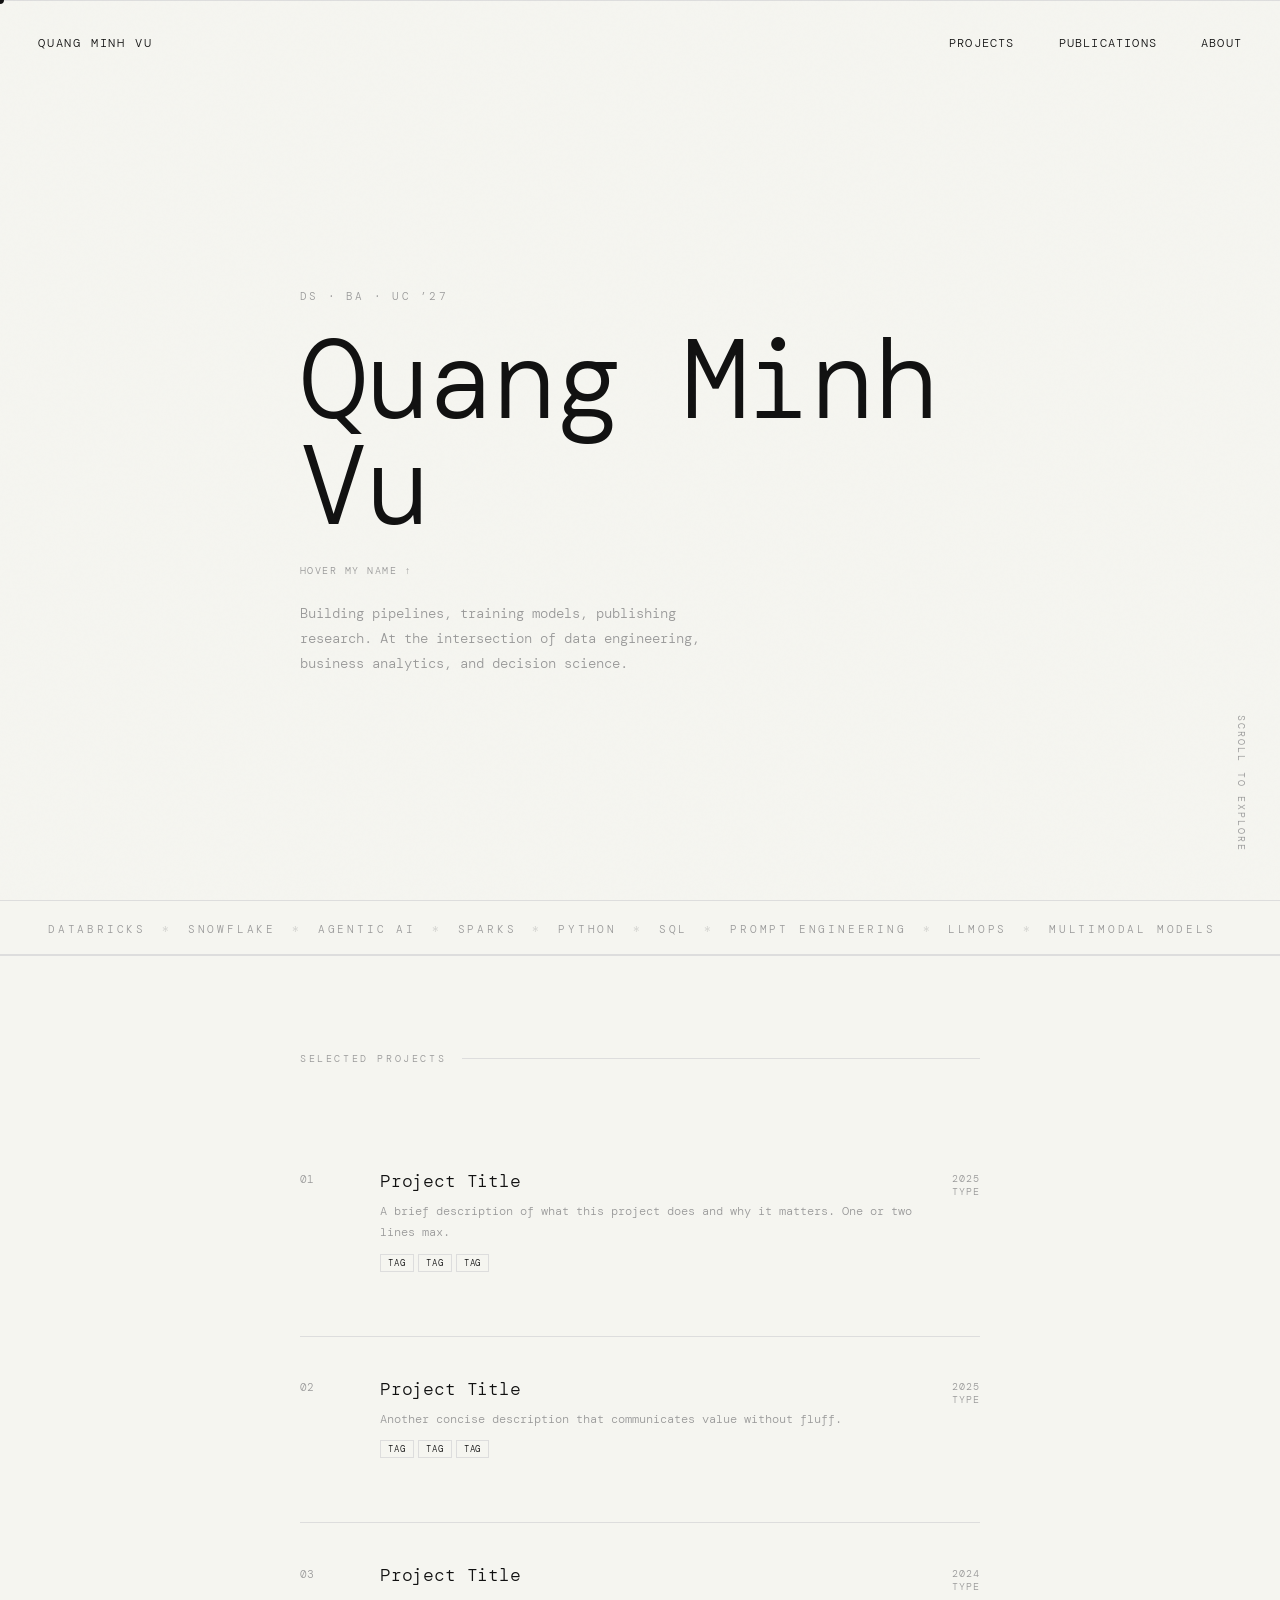
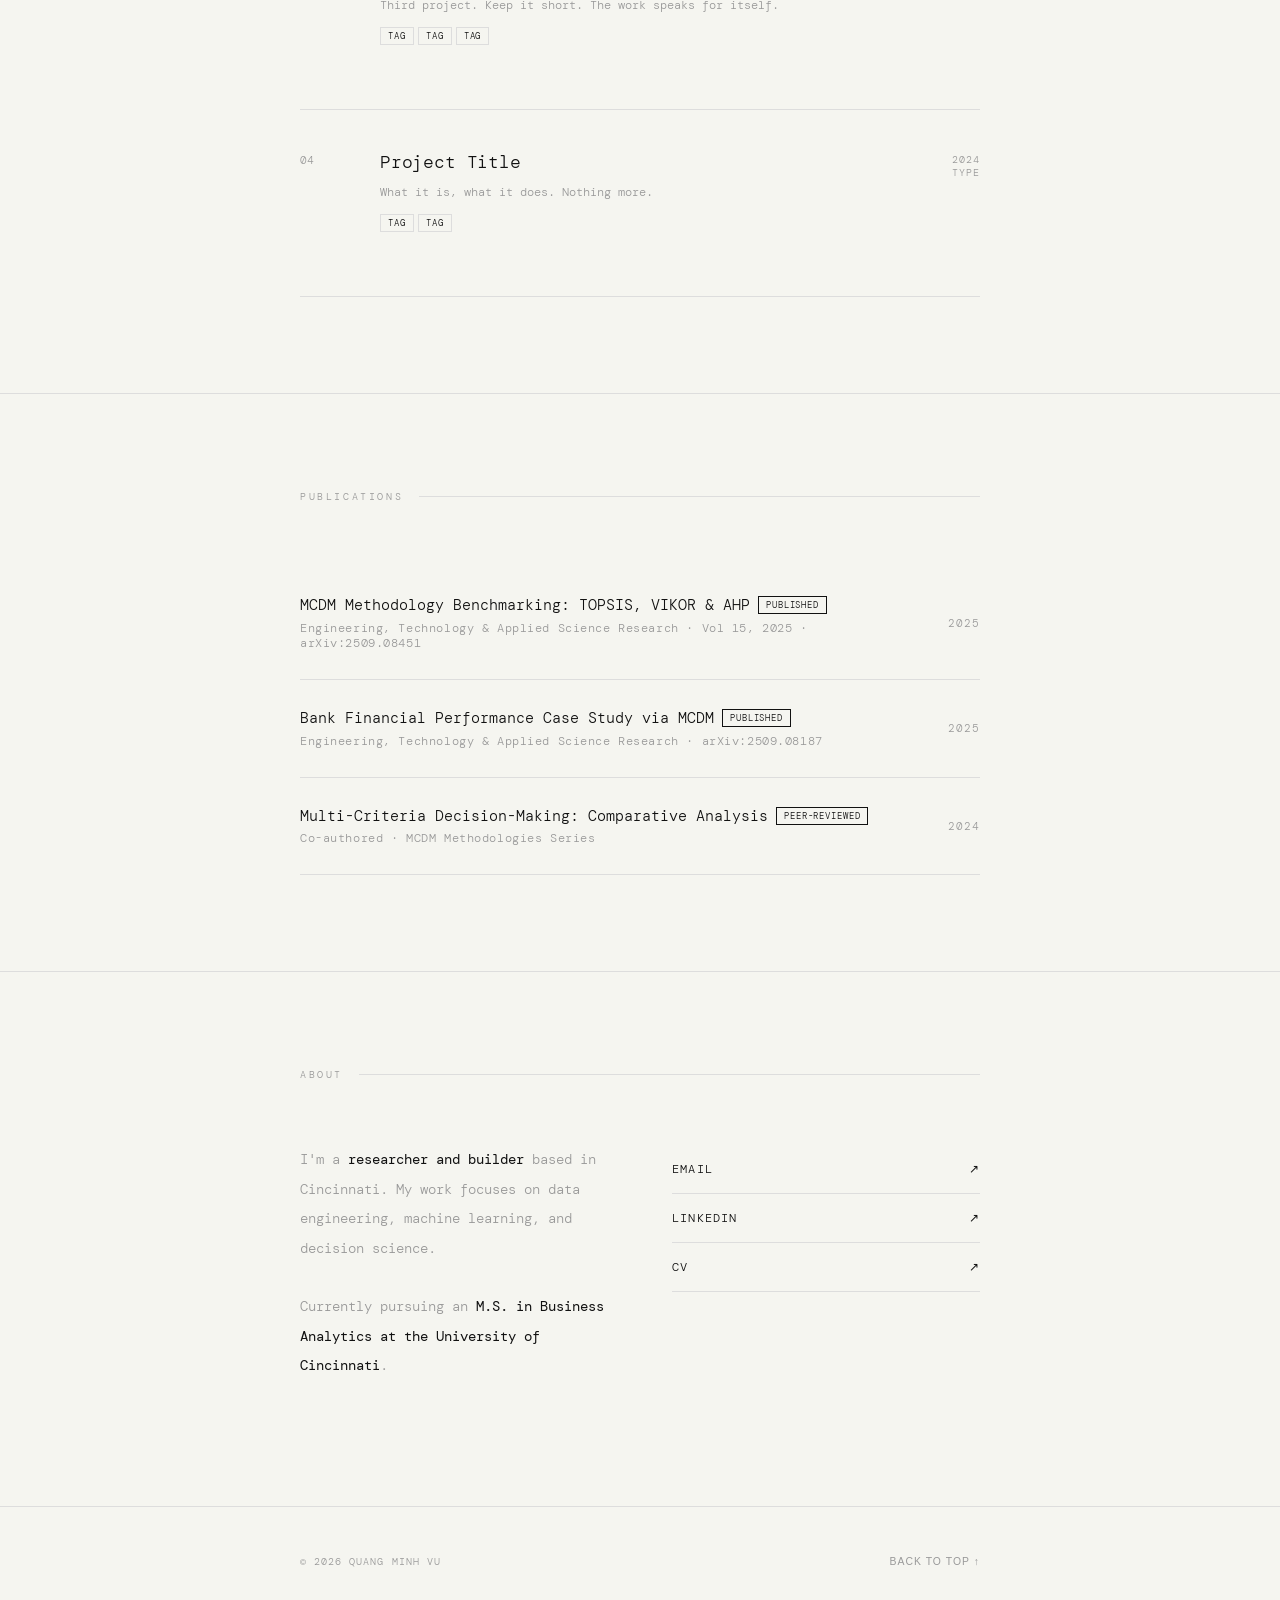
==== index.html @ aac0d425 "Add apple-touch-icon PNG and update favicon for iOS" ====
<!DOCTYPE html>
<html lang="en">
<head>
<meta charset="UTF-8">
<meta name="viewport" content="width=device-width, initial-scale=1.0">
<title>Quang Minh Vu</title>
<link href="https://fonts.googleapis.com/css2?family=DM+Mono:wght@300;400&display=swap" rel="stylesheet">
<link rel="stylesheet" href="style.css">
<link rel="icon" type="image/svg+xml" href="favicon.svg">
<link rel="apple-touch-icon" href="apple-touch-icon.png">
</head>
<body>

<div class="progress-line" id="progress"></div>
<div class="cursor" id="cursor"></div>
<div class="cursor-trail" id="trail"></div>

<nav>
  <span class="nav-name" id="navName"><span class="nav-name-full">Quang Minh Vu</span><span class="nav-name-short">QMV</span></span>
  <div class="nav-links">
    <a href="#projects">Projects</a>
    <a href="#publications">Publications</a>
    <a href="#about">About</a>
  </div>
</nav>

<!-- HERO -->
<section class="hero" id="hero">
  <div class="hero-inner">
    <span class="hero-label">DS &middot; BA &middot; UC &rsquo;27</span>
    <h1 class="hero-title">
      <span class="name-block"><span class="name-first" id="nameFirst">Quang&nbsp;Minh</span></span>
      <span class="name-block"><span class="name-last" id="nameLast">Vu</span></span>
    </h1>
    <span class="name-hint" id="nameHint"></span>
    <p class="hero-desc">
      Building pipelines, training models, publishing research.
      At the intersection of data engineering, business analytics, and decision science.
    </p>
  </div>
  <span class="hero-counter">SCROLL TO EXPLORE</span>
</section>

<div class="ticker-wrap">
  <div class="ticker-inner">
    <span class="ticker-item">Databricks<span>*</span>SnowFlake<span>*</span>Agentic AI<span>*</span>Sparks<span>*</span>Python<span>*</span>SQL<span>*</span>Prompt Engineering<span>*</span>LLMOps<span>*</span>Multimodal Models</span>
    <span class="ticker-item">Databricks<span>*</span>SnowFlake<span>*</span>Agentic AI<span>*</span>Sparks<span>*</span>Python<span>*</span>SQL<span>*</span>Prompt Engineering<span>*</span>LLMOps<span>*</span>Multimodal Models</span>
  </div>
</div>

<!-- PROJECTS -->
<section id="projects">
  <div class="section-inner">
    <div class="section-label reveal">Selected Projects</div>
    <div class="project-list">

      <a href="#" class="project-item">
        <span class="project-num">01</span>
        <div>
          <div class="project-title">Project Title</div>
          <div class="project-desc">A brief description of what this project does and why it matters. One or two lines max.</div>
          <div><span class="project-tag">Tag</span><span class="project-tag">Tag</span><span class="project-tag">Tag</span></div>
          <span class="project-arrow">→</span>
        </div>
        <div class="project-meta">2025<br>Type</div>
      </a>

      <a href="#" class="project-item">
        <span class="project-num">02</span>
        <div>
          <div class="project-title">Project Title</div>
          <div class="project-desc">Another concise description that communicates value without fluff.</div>
          <div><span class="project-tag">Tag</span><span class="project-tag">Tag</span><span class="project-tag">Tag</span></div>
          <span class="project-arrow">→</span>
        </div>
        <div class="project-meta">2025<br>Type</div>
      </a>

      <a href="#" class="project-item">
        <span class="project-num">03</span>
        <div>
          <div class="project-title">Project Title</div>
          <div class="project-desc">Third project. Keep it short. The work speaks for itself.</div>
          <div><span class="project-tag">Tag</span><span class="project-tag">Tag</span><span class="project-tag">Tag</span></div>
          <span class="project-arrow">→</span>
        </div>
        <div class="project-meta">2024<br>Type</div>
      </a>

      <a href="#" class="project-item">
        <span class="project-num">04</span>
        <div>
          <div class="project-title">Project Title</div>
          <div class="project-desc">What it is, what it does. Nothing more.</div>
          <div><span class="project-tag">Tag</span><span class="project-tag">Tag</span></div>
          <span class="project-arrow">→</span>
        </div>
        <div class="project-meta">2024<br>Type</div>
      </a>

    </div>
  </div>
</section>

<!-- PUBLICATIONS -->
<section id="publications">
  <div class="section-inner">
    <div class="section-label reveal">Publications</div>
    <div class="pub-list">

      <a href="https://arxiv.org/abs/2509.08451" target="_blank" class="pub-item">
        <div>
          <div class="pub-title">MCDM Methodology Benchmarking: TOPSIS, VIKOR &amp; AHP<span class="pub-badge">Published</span></div>
          <div class="pub-venue">Engineering, Technology &amp; Applied Science Research &middot; Vol 15, 2025 &middot; arXiv:2509.08451</div>
        </div>
        <div class="pub-year">2025</div>
      </a>

      <a href="https://arxiv.org/abs/2509.08187" target="_blank" class="pub-item">
        <div>
          <div class="pub-title">Bank Financial Performance Case Study via MCDM<span class="pub-badge">Published</span></div>
          <div class="pub-venue">Engineering, Technology &amp; Applied Science Research &middot; arXiv:2509.08187</div>
        </div>
        <div class="pub-year">2025</div>
      </a>

      <a href="#" class="pub-item">
        <div>
          <div class="pub-title">Multi-Criteria Decision-Making: Comparative Analysis<span class="pub-badge">Peer-reviewed</span></div>
          <div class="pub-venue">Co-authored &middot; MCDM Methodologies Series</div>
        </div>
        <div class="pub-year">2024</div>
      </a>

    </div>
  </div>
</section>

<!-- ABOUT -->
<section id="about">
  <div class="section-inner">
    <div class="section-label reveal">About</div>
    <div class="about-grid reveal">
      <p class="about-text">
        I'm a <strong>researcher and builder</strong> based in Cincinnati.
        My work focuses on data engineering, machine learning, and decision science.<br><br>
        Currently pursuing an <strong>M.S. in Business Analytics at the University of Cincinnati</strong>.<br><br>
      </p>
      <div class="about-links">
        <a href="#" class="about-link magnetic"><span>Email</span><span>↗</span></a>
        <a href="#" class="about-link magnetic"><span>LinkedIn</span><span>↗</span></a>
        <a href="#" class="about-link magnetic"><span>CV</span><span>↗</span></a>
      </div>
    </div>
  </div>
</section>

<footer>
  <div class="footer-inner">
    <span class="footer-copy">&copy; 2026 Quang Minh Vu</span>
    <button class="footer-scroll" onclick="window.scrollTo({top:0,behavior:'smooth'})">Back to top ↑</button>
  </div>
</footer>

<script src="main.js"></script>
</body>
</html>
---- style.css ----
*, *::before, *::after { margin: 0; padding: 0; box-sizing: border-box; }
:root { --bg: #f5f5f0; --text: #111; --muted: #999; --line: #ddd; --px: 2rem; }
html { font-size: 16px; }
body { background: var(--bg); color: var(--text); font-family: 'DM Mono', monospace; font-weight: 300; overflow-x: hidden; cursor: none; }

/* CURSOR */
.cursor { position: fixed; width: 8px; height: 8px; background: var(--text); border-radius: 50%; pointer-events: none; z-index: 9999; transform: translate(-50%, -50%); transition: width 0.3s, height 0.3s, background 0.3s; }
.cursor.hover { width: 40px; height: 40px; background: transparent; border: 1px solid var(--text); }
.cursor-trail { position: fixed; width: 4px; height: 4px; background: var(--muted); border-radius: 50%; pointer-events: none; z-index: 9998; transform: translate(-50%, -50%); transition: left 0.15s ease, top 0.15s ease; }

/* NOISE */
body::before { content: ''; position: fixed; inset: 0; background-image: url("data:image/svg+xml,%3Csvg viewBox='0 0 256 256' xmlns='http://www.w3.org/2000/svg'%3E%3Cfilter id='noise'%3E%3CfeTurbulence type='fractalNoise' baseFrequency='0.9' numOctaves='4' stitchTiles='stitch'/%3E%3C/filter%3E%3Crect width='100%25' height='100%25' filter='url(%23noise)' opacity='0.03'/%3E%3C/svg%3E"); pointer-events: none; z-index: 1000; opacity: 0.4; }

/* PROGRESS */
.progress-line { position: fixed; top: 0; left: 0; height: 1px; background: var(--text); width: 0%; z-index: 200; }

/* NAV */
nav { position: fixed; top: 0; left: 0; right: 0; z-index: 100; padding: 2rem var(--px); display: flex; justify-content: space-between; align-items: center; animation: nav-enter 1.2s cubic-bezier(0.16,1,0.3,1) forwards; opacity: 0; }
@keyframes nav-enter { from { opacity: 0; transform: translateY(-20px); } to { opacity: 1; transform: translateY(0); } }
.nav-name { font-size: 0.75rem; letter-spacing: 0.15em; text-transform: uppercase; background: var(--bg); padding: 3px 6px; }
.nav-name-short { display: none; }
.nav-links { display: flex; gap: 2rem; }
.nav-links a { font-size: 0.75rem; letter-spacing: 0.1em; text-transform: uppercase; text-decoration: none; color: var(--text); position: relative; background: var(--bg); padding: 3px 6px; }
.nav-links a::after { content: ''; position: absolute; bottom: -2px; left: 0; width: 0; height: 1px; background: var(--text); transition: width 0.4s cubic-bezier(0.16,1,0.3,1); }
.nav-links a:hover::after { width: 100%; }

/* HERO */
.hero { min-height: 100vh; display: flex; align-items: center; padding: 8rem var(--px) 4rem; position: relative; overflow: hidden; }
.hero-inner { max-width: 680px; margin: 0 auto; width: 100%; }
.hero-label { font-size: 0.7rem; letter-spacing: 0.2em; text-transform: uppercase; color: var(--muted); display: block; margin-bottom: 1.5rem; opacity: 0; animation: fade-up 0.8s 0.3s cubic-bezier(0.16,1,0.3,1) forwards; }

.hero-title { font-size: clamp(3rem, 10vw, 7rem); font-weight: 300; line-height: 0.95; letter-spacing: -0.03em; margin-bottom: 1.5rem; }
.name-block { display: block; overflow: hidden; padding-bottom: 0.15em; margin-bottom: -0.15em; }
.name-first { opacity: 0; transform: translateY(110%); animation: word-in 1s 0.5s cubic-bezier(0.16,1,0.3,1) forwards; display: inline-block; cursor: default; }
.name-last { opacity: 0; transform: translateY(110%); animation: word-in 1s 0.75s cubic-bezier(0.16,1,0.3,1) forwards; display: inline-block; cursor: default; }

@keyframes word-in { to { opacity: 1; transform: translateY(0); } }
@keyframes fade-up { from { opacity: 0; transform: translateY(12px); } to { opacity: 1; transform: translateY(0); } }

.name-hint { font-size: 0.62rem; letter-spacing: 0.15em; text-transform: uppercase; color: var(--muted); margin-bottom: 1.5rem; display: block; opacity: 0; animation: fade-up 0.8s 1.4s cubic-bezier(0.16,1,0.3,1) forwards; transition: opacity 0.5s; }
.name-hint.gone { opacity: 0 !important; pointer-events: none; }

.hero-desc { font-size: 0.875rem; line-height: 1.8; color: var(--muted); max-width: 420px; opacity: 0; animation: fade-up 0.8s 1.2s cubic-bezier(0.16,1,0.3,1) forwards; }
.hero-counter { position: absolute; right: 2rem; bottom: 3rem; font-size: 0.65rem; letter-spacing: 0.2em; color: var(--muted); writing-mode: vertical-rl; animation: fade-up 1s 1.6s cubic-bezier(0.16,1,0.3,1) forwards; opacity: 0; }

/* TICKER */
.ticker-wrap { overflow: hidden; border-top: 1px solid var(--line); border-bottom: 1px solid var(--line); padding: 1rem 0; white-space: nowrap; }
.ticker-inner { display: inline-flex; animation: ticker 22s linear infinite; }
.ticker-item { font-size: 0.7rem; letter-spacing: 0.25em; text-transform: uppercase; color: var(--muted); padding: 0 3rem; flex-shrink: 0; }
.ticker-item span { margin: 0 1rem; opacity: 0.4; }
@keyframes ticker { from { transform: translateX(0); } to { transform: translateX(-50%); } }

/* SECTIONS */
section { padding: 6rem var(--px); border-top: 1px solid var(--line); }
.section-inner { max-width: 680px; margin: 0 auto; }
.section-label { font-size: 0.65rem; letter-spacing: 0.25em; text-transform: uppercase; color: var(--muted); margin-bottom: 4rem; display: flex; align-items: center; gap: 1rem; }
.section-label::after { content: ''; flex: 1; height: 1px; background: var(--line); }

/* REVEAL */
.reveal { opacity: 0; transform: translateY(32px); transition: opacity 0.9s cubic-bezier(0.16,1,0.3,1), transform 0.9s cubic-bezier(0.16,1,0.3,1); }
.reveal.visible { opacity: 1; transform: translateY(0); }
.magnetic { display: inline-block; transition: transform 0.3s cubic-bezier(0.16,1,0.3,1); }

/* PROJECTS */
.project-list { display: flex; flex-direction: column; }
.project-item { display: grid; grid-template-columns: 3rem 1fr auto; gap: 2rem; align-items: start; padding: 2.5rem 0; border-bottom: 1px solid var(--line); text-decoration: none; color: inherit; position: relative; opacity: 0; transform: translateY(20px); }
.project-item.visible { opacity: 1; transform: translateY(0); transition: opacity 0.7s cubic-bezier(0.16,1,0.3,1), transform 0.7s cubic-bezier(0.16,1,0.3,1); }
.project-item::before { content: ''; position: absolute; inset: 0 -1rem; background: var(--text); transform: scaleX(0); transform-origin: left; transition: transform 0.6s cubic-bezier(0.16,1,0.3,1); z-index: -1; }
.project-item:hover::before { transform: scaleX(1); }
.project-item:hover { color: var(--bg); }
.project-item:hover .project-meta, .project-item:hover .project-desc, .project-item:hover .project-num { color: rgba(245,245,240,0.5); }
.project-num { font-size: 0.7rem; color: var(--muted); padding-top: 0.2rem; transition: color 0.3s; }
.project-title { font-size: 1.15rem; font-weight: 300; letter-spacing: -0.01em; margin-bottom: 0.5rem; transition: letter-spacing 0.4s cubic-bezier(0.16,1,0.3,1); }
.project-item:hover .project-title { letter-spacing: 0.04em; }
.project-desc { font-size: 0.78rem; color: var(--muted); line-height: 1.7; transition: color 0.3s; }
.project-tag { display: inline-block; font-size: 0.58rem; letter-spacing: 0.1em; text-transform: uppercase; border: 1px solid var(--line); padding: 2px 7px; margin-top: 0.65rem; margin-right: 4px; transition: border-color 0.3s, color 0.3s; }
.project-item:hover .project-tag { border-color: rgba(245,245,240,0.3); color: rgba(245,245,240,0.6); }
.project-meta { font-size: 0.65rem; letter-spacing: 0.1em; text-transform: uppercase; color: var(--muted); text-align: right; padding-top: 0.2rem; transition: color 0.3s; white-space: nowrap; }
.project-arrow { display: block; font-size: 0.75rem; margin-top: 0.5rem; transform: translateX(-8px); opacity: 0; transition: transform 0.4s cubic-bezier(0.16,1,0.3,1), opacity 0.3s; }
.project-item:hover .project-arrow { transform: translateX(0); opacity: 1; }

/* PUBLICATIONS */
.pub-list { display: flex; flex-direction: column; }
.pub-item { display: grid; grid-template-columns: 1fr auto; gap: 2rem; align-items: center; padding: 1.75rem 0; border-bottom: 1px solid var(--line); text-decoration: none; color: inherit; position: relative; overflow: hidden; opacity: 0; transform: translateY(16px); }
.pub-item.visible { opacity: 1; transform: translateY(0); transition: opacity 0.6s cubic-bezier(0.16,1,0.3,1), transform 0.6s cubic-bezier(0.16,1,0.3,1); }
.pub-item::after { content: ''; position: absolute; bottom: 0; left: 0; width: 100%; height: 1px; background: var(--text); transform: scaleX(0); transform-origin: left; transition: transform 0.5s cubic-bezier(0.16,1,0.3,1); }
.pub-item:hover::after { transform: scaleX(1); }
.pub-title { font-size: 0.92rem; font-weight: 300; margin-bottom: 0.35rem; transition: letter-spacing 0.4s cubic-bezier(0.16,1,0.3,1); }
.pub-item:hover .pub-title { letter-spacing: 0.02em; }
.pub-venue { font-size: 0.72rem; color: var(--muted); letter-spacing: 0.05em; }
.pub-badge { display: inline-block; font-size: 0.55rem; letter-spacing: 0.1em; text-transform: uppercase; border: 1px solid var(--text); padding: 2px 7px; margin-left: 0.5rem; vertical-align: middle; position: relative; top: -1px; }
.pub-year { font-size: 0.7rem; color: var(--muted); letter-spacing: 0.1em; white-space: nowrap; }

/* ABOUT */
.about-grid { display: grid; grid-template-columns: 1fr 1fr; gap: 4rem; align-items: start; }
.about-text { font-size: 0.875rem; line-height: 2.1; color: var(--muted); max-width: 480px; }
.about-text strong { font-weight: 400; color: var(--text); }
.about-links { display: flex; flex-direction: column; }
.about-link { font-size: 0.75rem; letter-spacing: 0.1em; text-transform: uppercase; text-decoration: none; color: var(--text); padding: 1rem 0; border-bottom: 1px solid var(--line); display: flex; justify-content: space-between; align-items: center; transition: padding-left 0.4s cubic-bezier(0.16,1,0.3,1); }
.about-link:hover { padding-left: 0.5rem; }

/* FOOTER */
footer { padding: 3rem var(--px); border-top: 1px solid var(--line); }
.footer-inner { max-width: 680px; margin: 0 auto; display: flex; justify-content: space-between; align-items: center; }
.footer-copy { font-size: 0.65rem; color: var(--muted); letter-spacing: 0.1em; text-transform: uppercase; }
.footer-scroll { font-size: 0.65rem; letter-spacing: 0.1em; text-transform: uppercase; color: var(--muted); background: none; border: none; cursor: none; transition: color 0.3s; }
.footer-scroll:hover { color: var(--text); }

@media (max-width: 768px) {
  :root { --px: 1.5rem; }

  body { cursor: auto; }
  .cursor, .cursor-trail { display: none; }
  .footer-scroll { cursor: pointer; }

  nav { padding: 1.25rem var(--px); }
  .nav-name-full { display: none; }
  .nav-name-short { display: inline; }
  .nav-links { gap: 1.2rem; }

  .hero { padding: 6rem var(--px) 3rem; }
  .hero-counter { display: none; }

  section { padding: 4rem var(--px); }
  .section-label { margin-bottom: 2.5rem; }

  .project-item { grid-template-columns: 2rem 1fr; gap: 1rem; padding: 1.75rem 0; }
  .project-meta { display: none; }

  .pub-item { grid-template-columns: 1fr; gap: 0.25rem; }
  .pub-year { display: none; }
  .pub-title { font-size: 0.85rem; }
  .pub-venue { font-size: 0.68rem; }

  .about-grid { grid-template-columns: 1fr; gap: 2.5rem; }

  footer { padding: 2rem var(--px); }

  .about-links { flex-direction: row; gap: 0; border: 1px solid var(--line); }
  .about-link { flex: 1; padding: 1.25rem 0.5rem; border-bottom: none; border-right: 1px solid var(--line); flex-direction: column; gap: 0.4rem; text-align: center; font-size: 0.65rem; justify-content: center; }
  .about-link:first-child { border-left: none; }
  .about-link:last-child { border-right: none; }
}

@media (max-width: 480px) {
  :root { --px: 1.25rem; }

  nav { padding: 1rem var(--px); }
  .nav-name { font-size: 0.65rem; }
  .nav-links { gap: 0.85rem; }
  .nav-links a { font-size: 0.65rem; }

  .hero { padding: 5.5rem var(--px) 3rem; }
  section { padding: 3rem var(--px); }
}
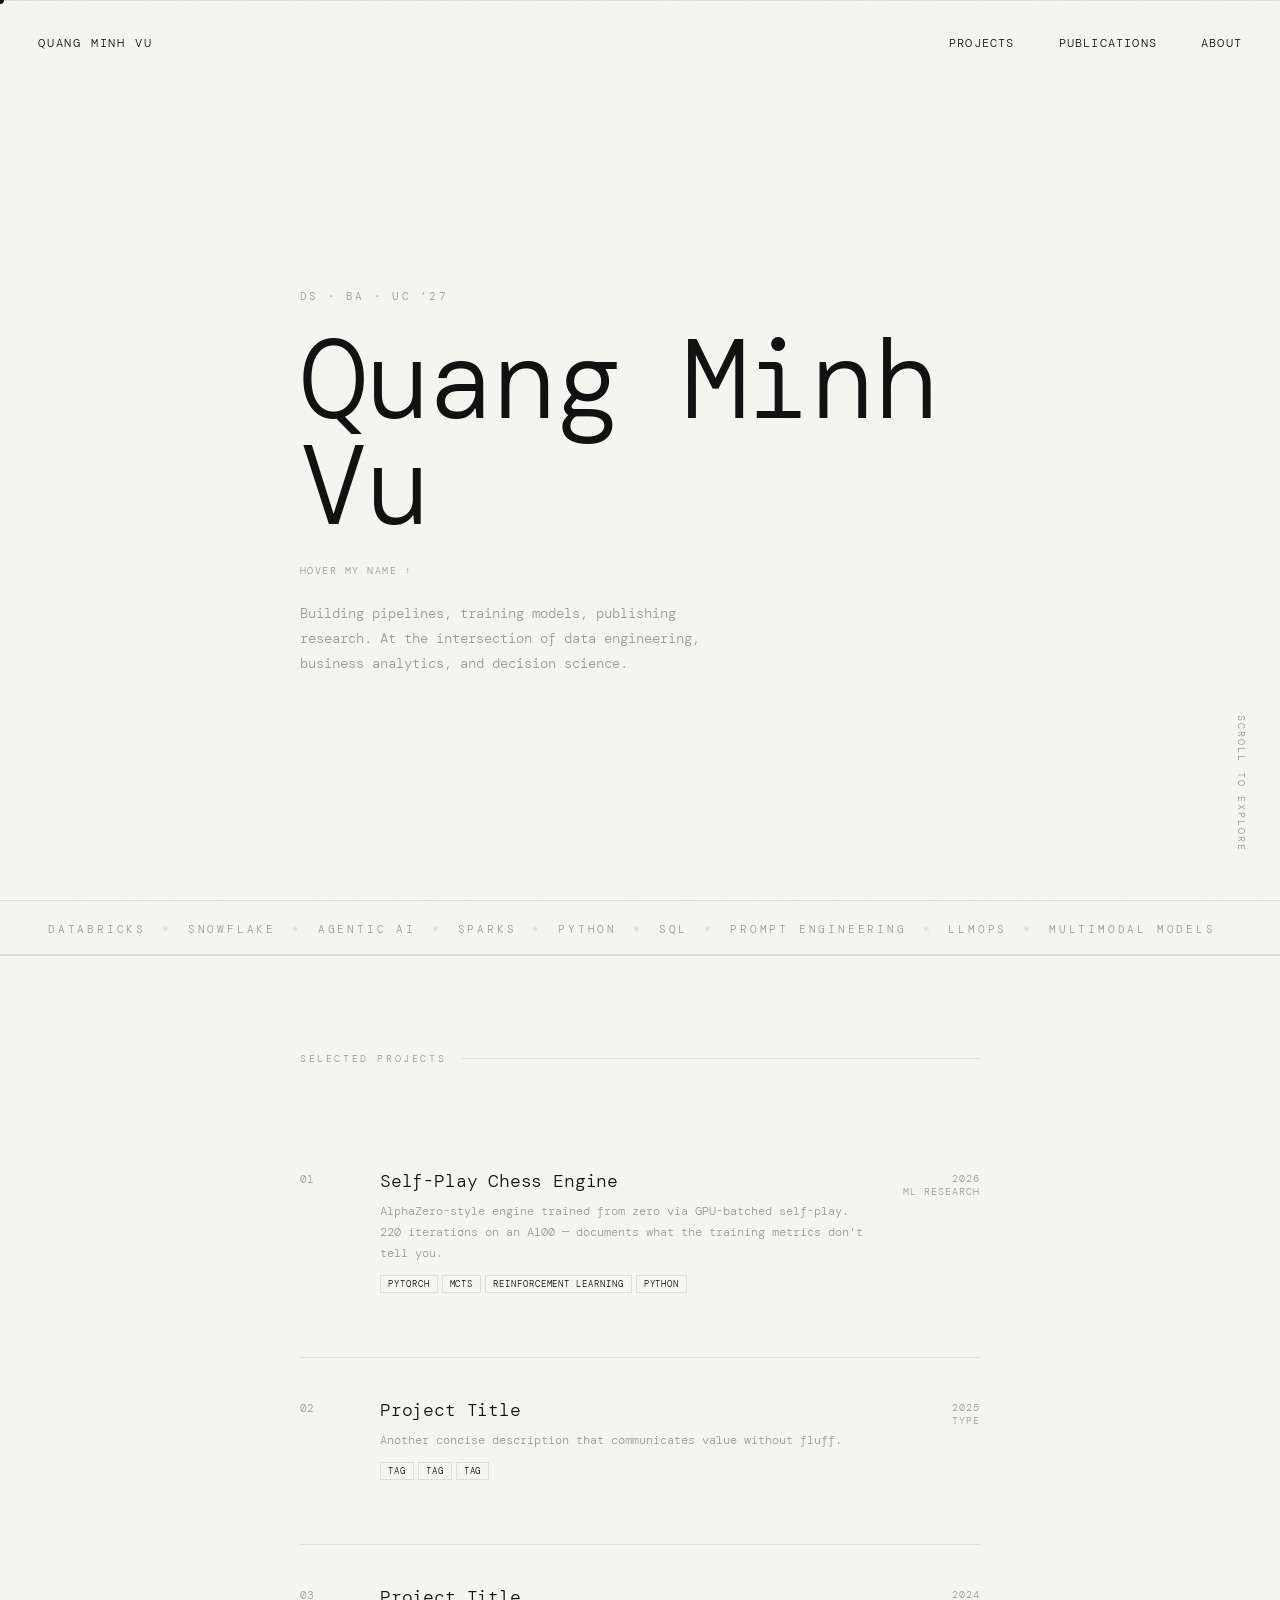
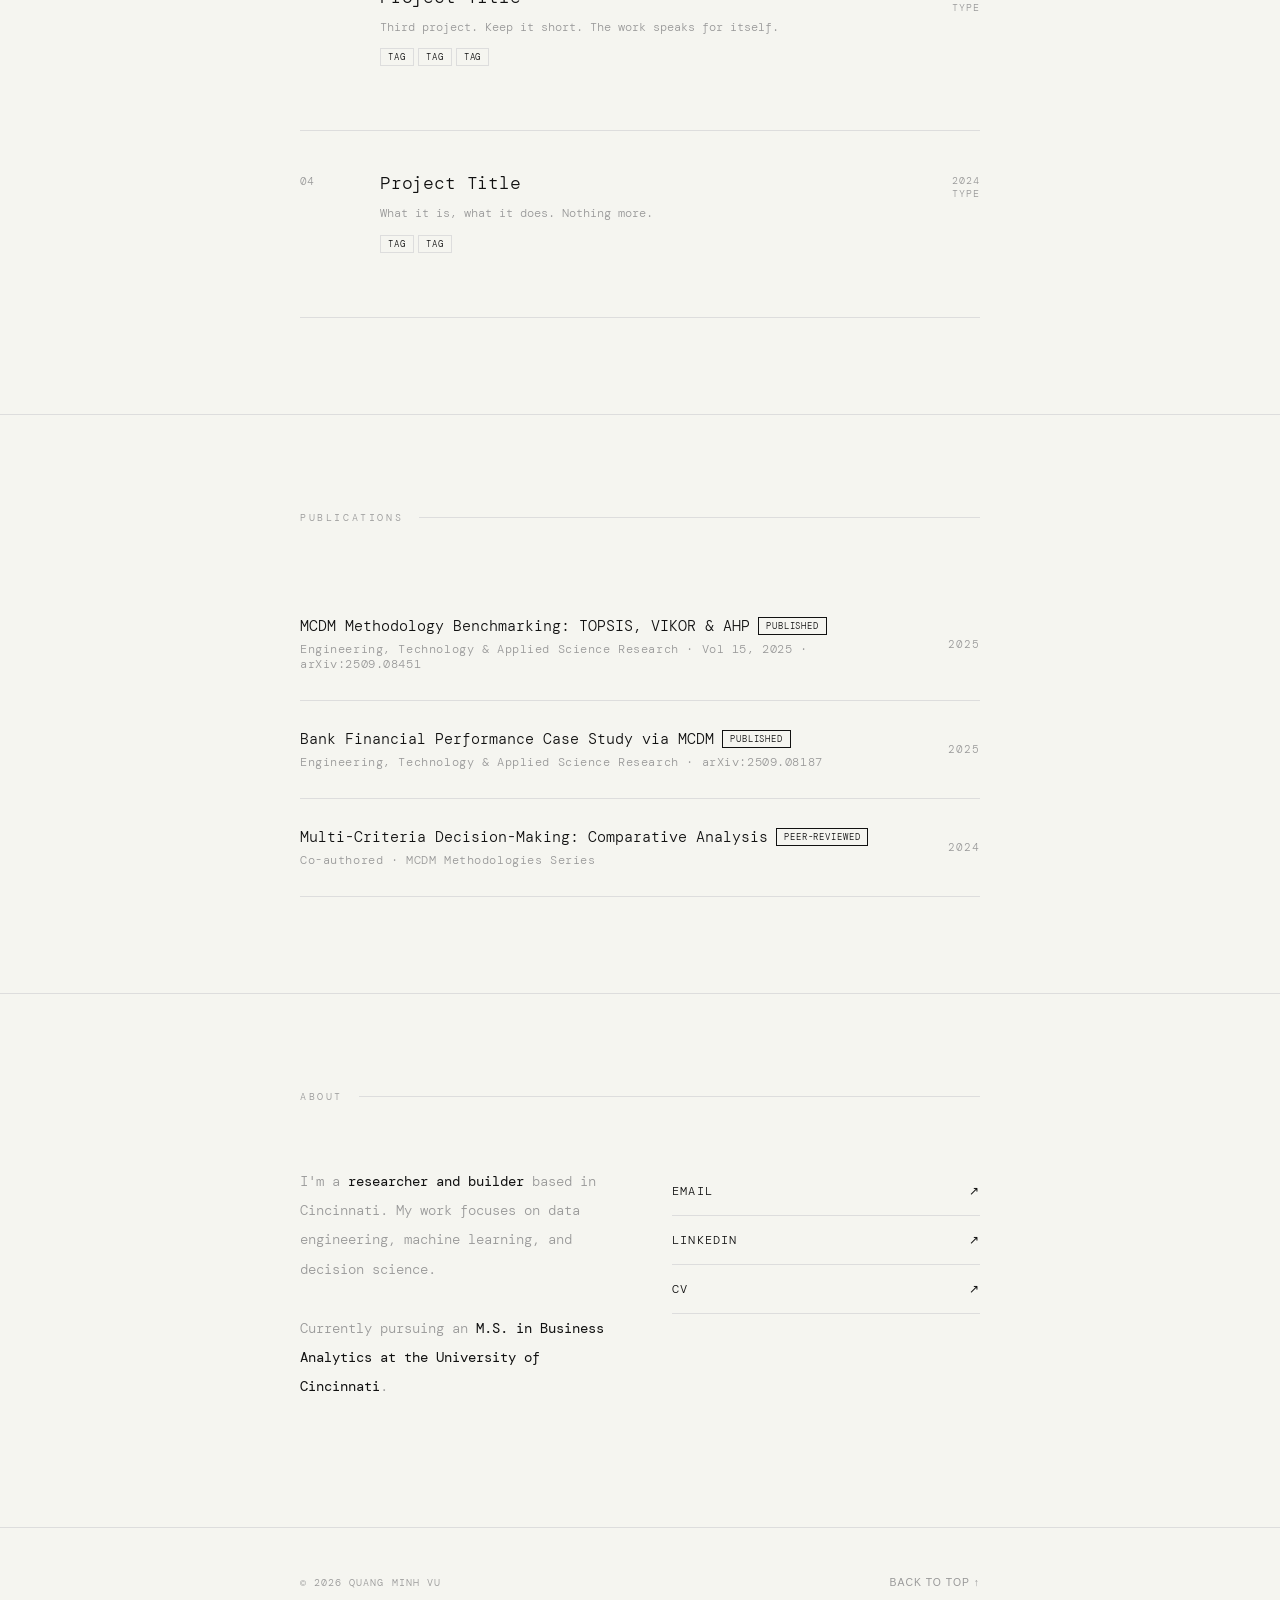
==== commit 46311afb: "Update index.html" ====
--- a/index.html
+++ b/index.html
@@ -57,12 +57,12 @@
       <a href="#" class="project-item">
         <span class="project-num">01</span>
         <div>
-          <div class="project-title">Project Title</div>
-          <div class="project-desc">A brief description of what this project does and why it matters. One or two lines max.</div>
-          <div><span class="project-tag">Tag</span><span class="project-tag">Tag</span><span class="project-tag">Tag</span></div>
+          <div class="project-title">Self-Play Chess Engine</div>
+          <div class="project-desc">AlphaZero-style engine trained from zero via GPU-batched self-play. 220 iterations on an A100 — documents what the training metrics don't tell you.</div>
+          <div><span class="project-tag">PyTorch</span><span class="project-tag">MCTS</span><span class="project-tag">Reinforcement Learning</span><span class="project-tag">Python</span></div>
           <span class="project-arrow">→</span>
         </div>
-        <div class="project-meta">2025<br>Type</div>
+        <div class="project-meta">2026<br>ML Research</div>
       </a>
 
       <a href="#" class="project-item">
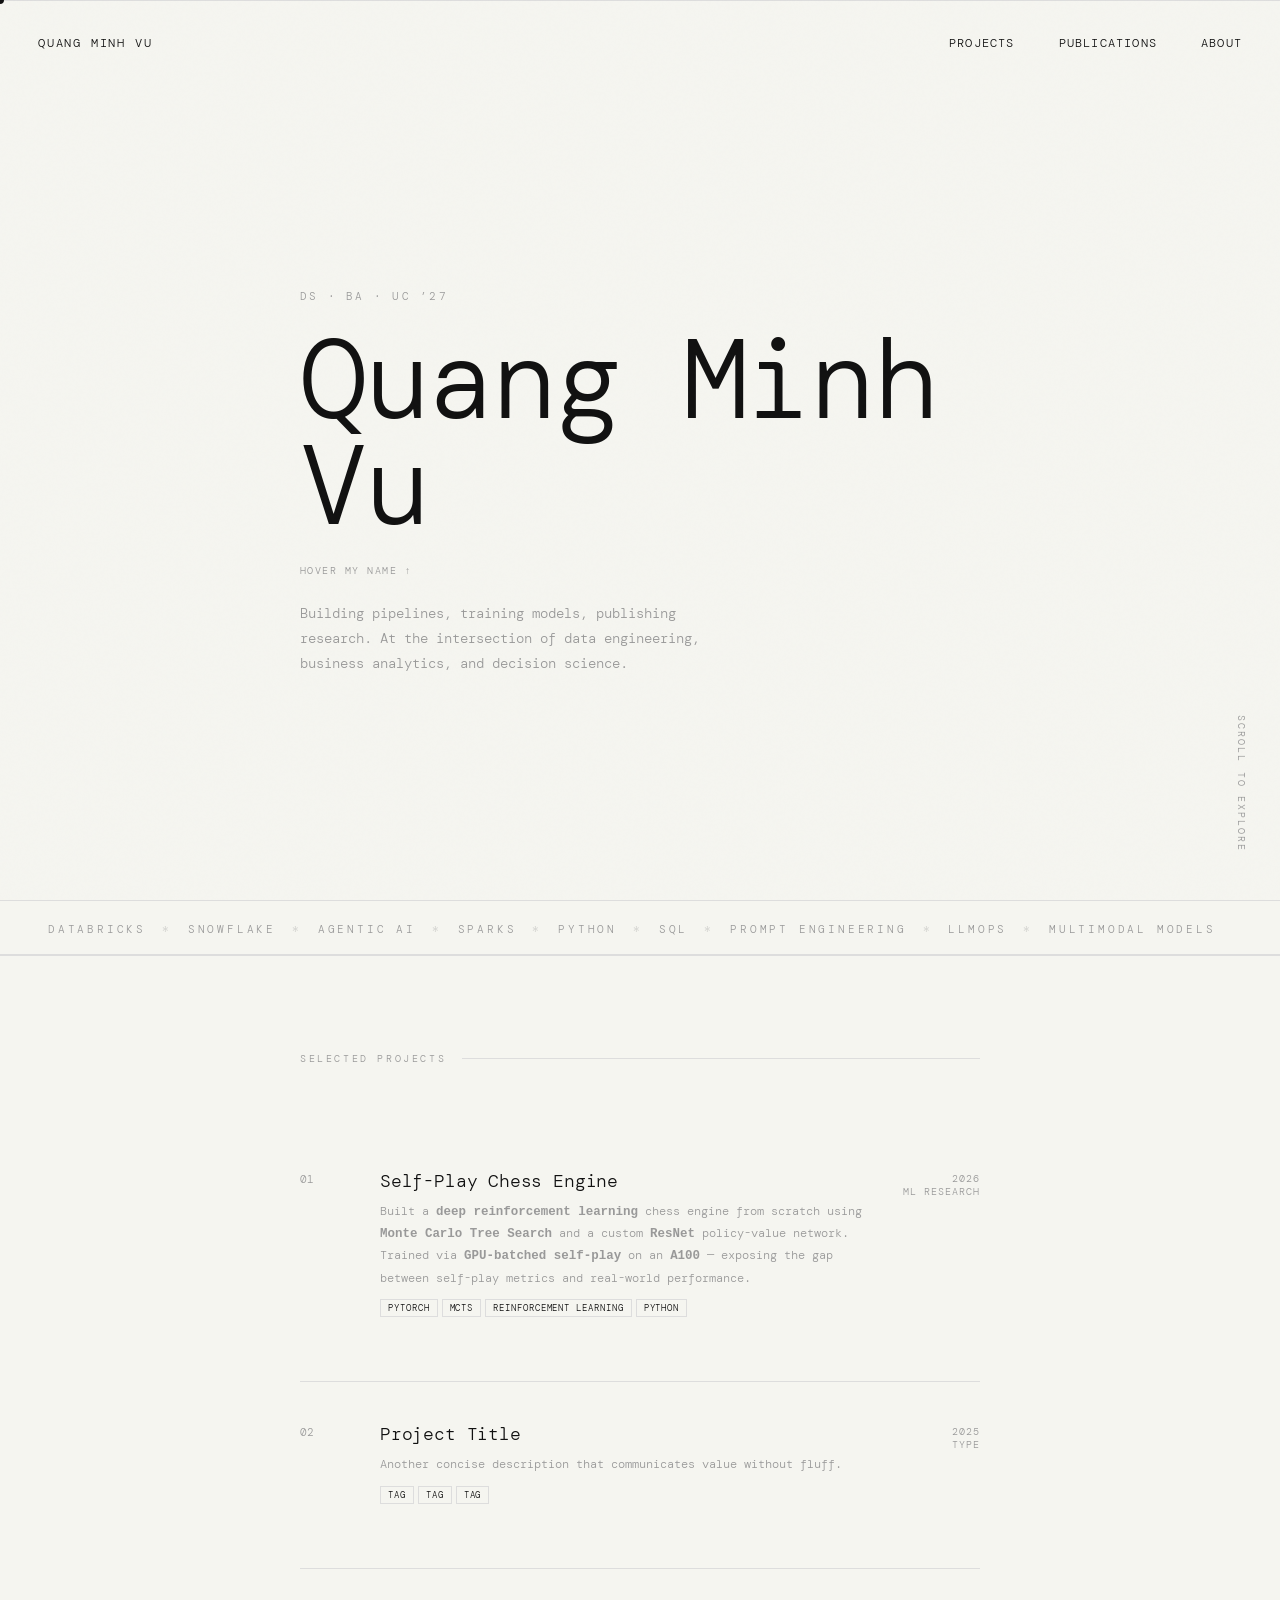
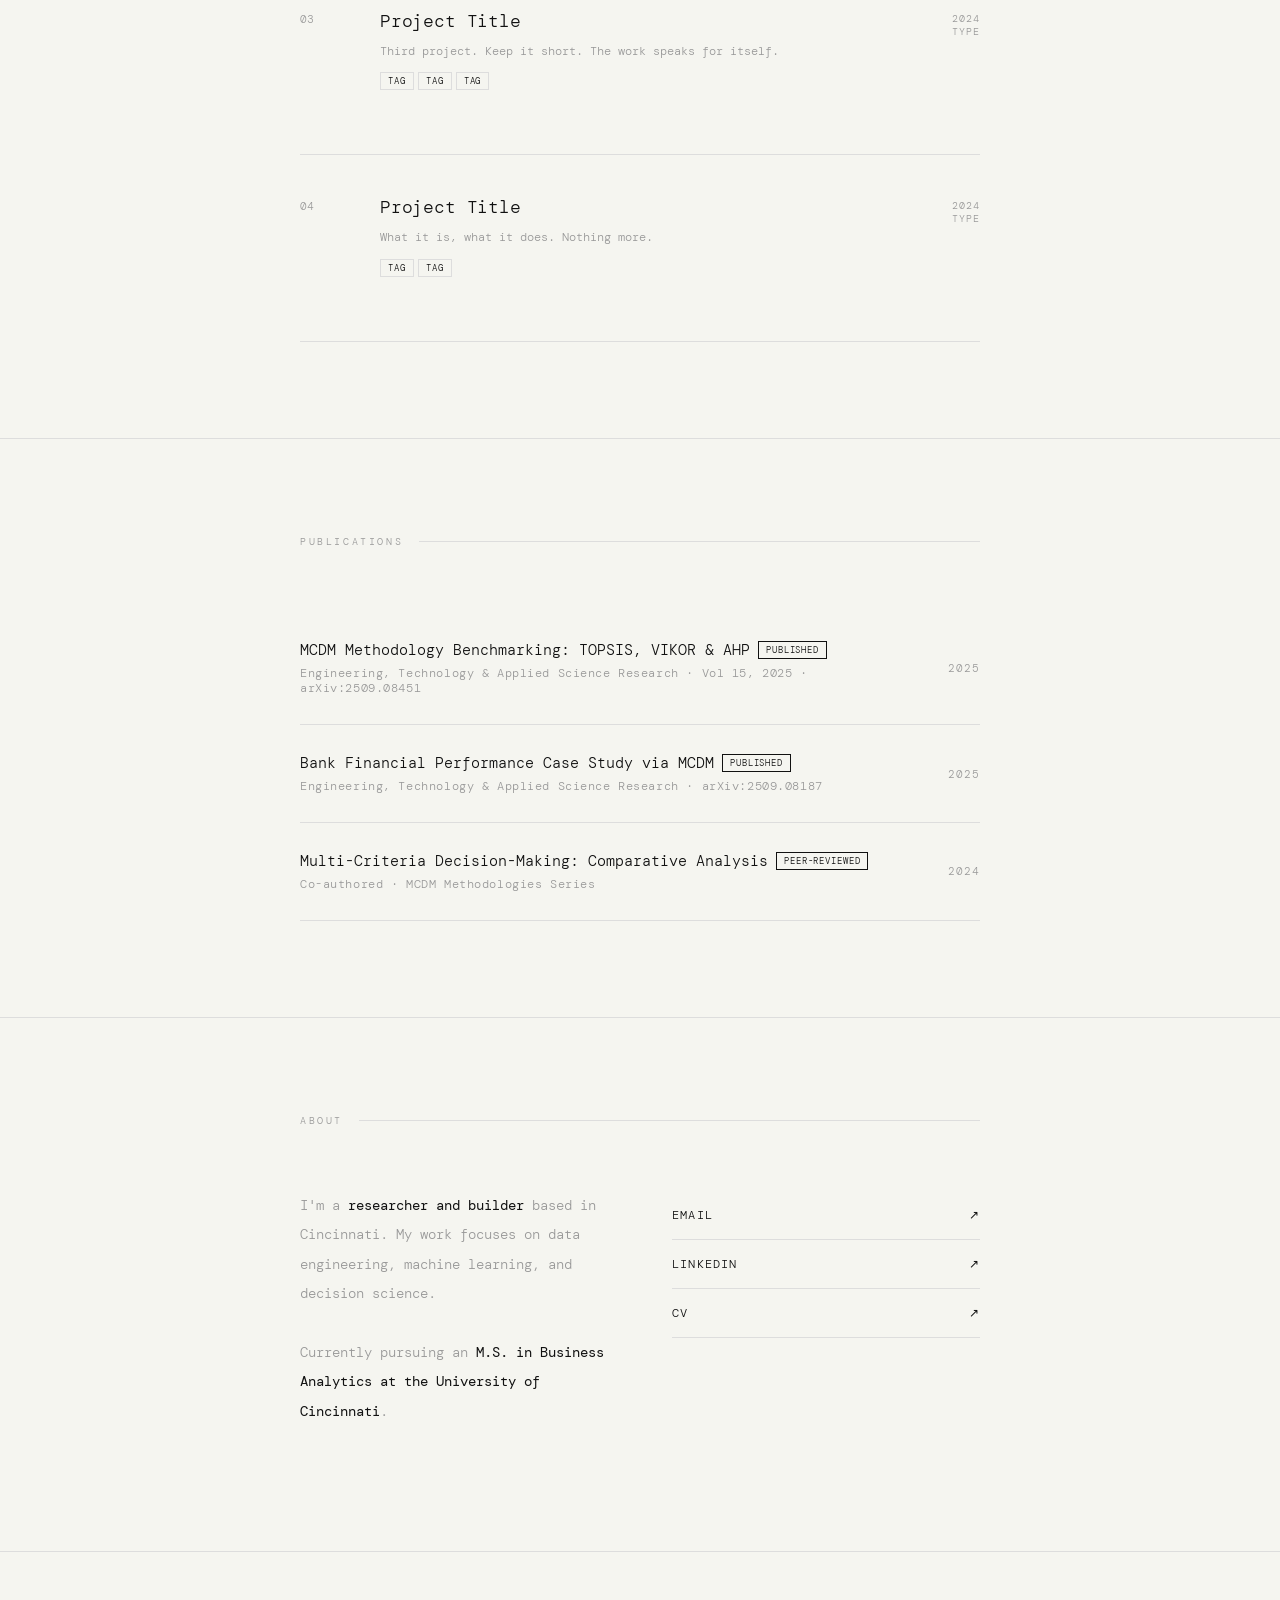
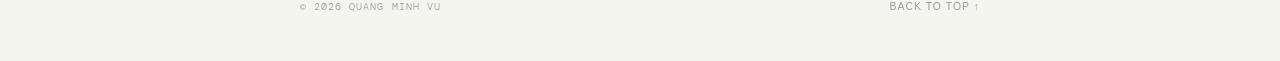
==== commit 2c28a8cf: "Update index.html" ====
--- a/index.html
+++ b/index.html
@@ -54,11 +54,11 @@
     <div class="section-label reveal">Selected Projects</div>
     <div class="project-list">
 
-      <a href="#" class="project-item">
+      <a href="https://github.com/vqMnh/chess-engine" class="project-item">
         <span class="project-num">01</span>
         <div>
           <div class="project-title">Self-Play Chess Engine</div>
-          <div class="project-desc">AlphaZero-style engine trained from zero via GPU-batched self-play. 220 iterations on an A100 — documents what the training metrics don't tell you.</div>
+          <div class="project-desc">Built a <strong>deep reinforcement learning</strong> chess engine from scratch using <strong>Monte Carlo Tree Search</strong> and a custom <strong>ResNet</strong> policy-value network. Trained via <strong>GPU-batched self-play</strong> on an <strong>A100</strong> — exposing the gap between self-play metrics and real-world performance.</div>
           <div><span class="project-tag">PyTorch</span><span class="project-tag">MCTS</span><span class="project-tag">Reinforcement Learning</span><span class="project-tag">Python</span></div>
           <span class="project-arrow">→</span>
         </div>
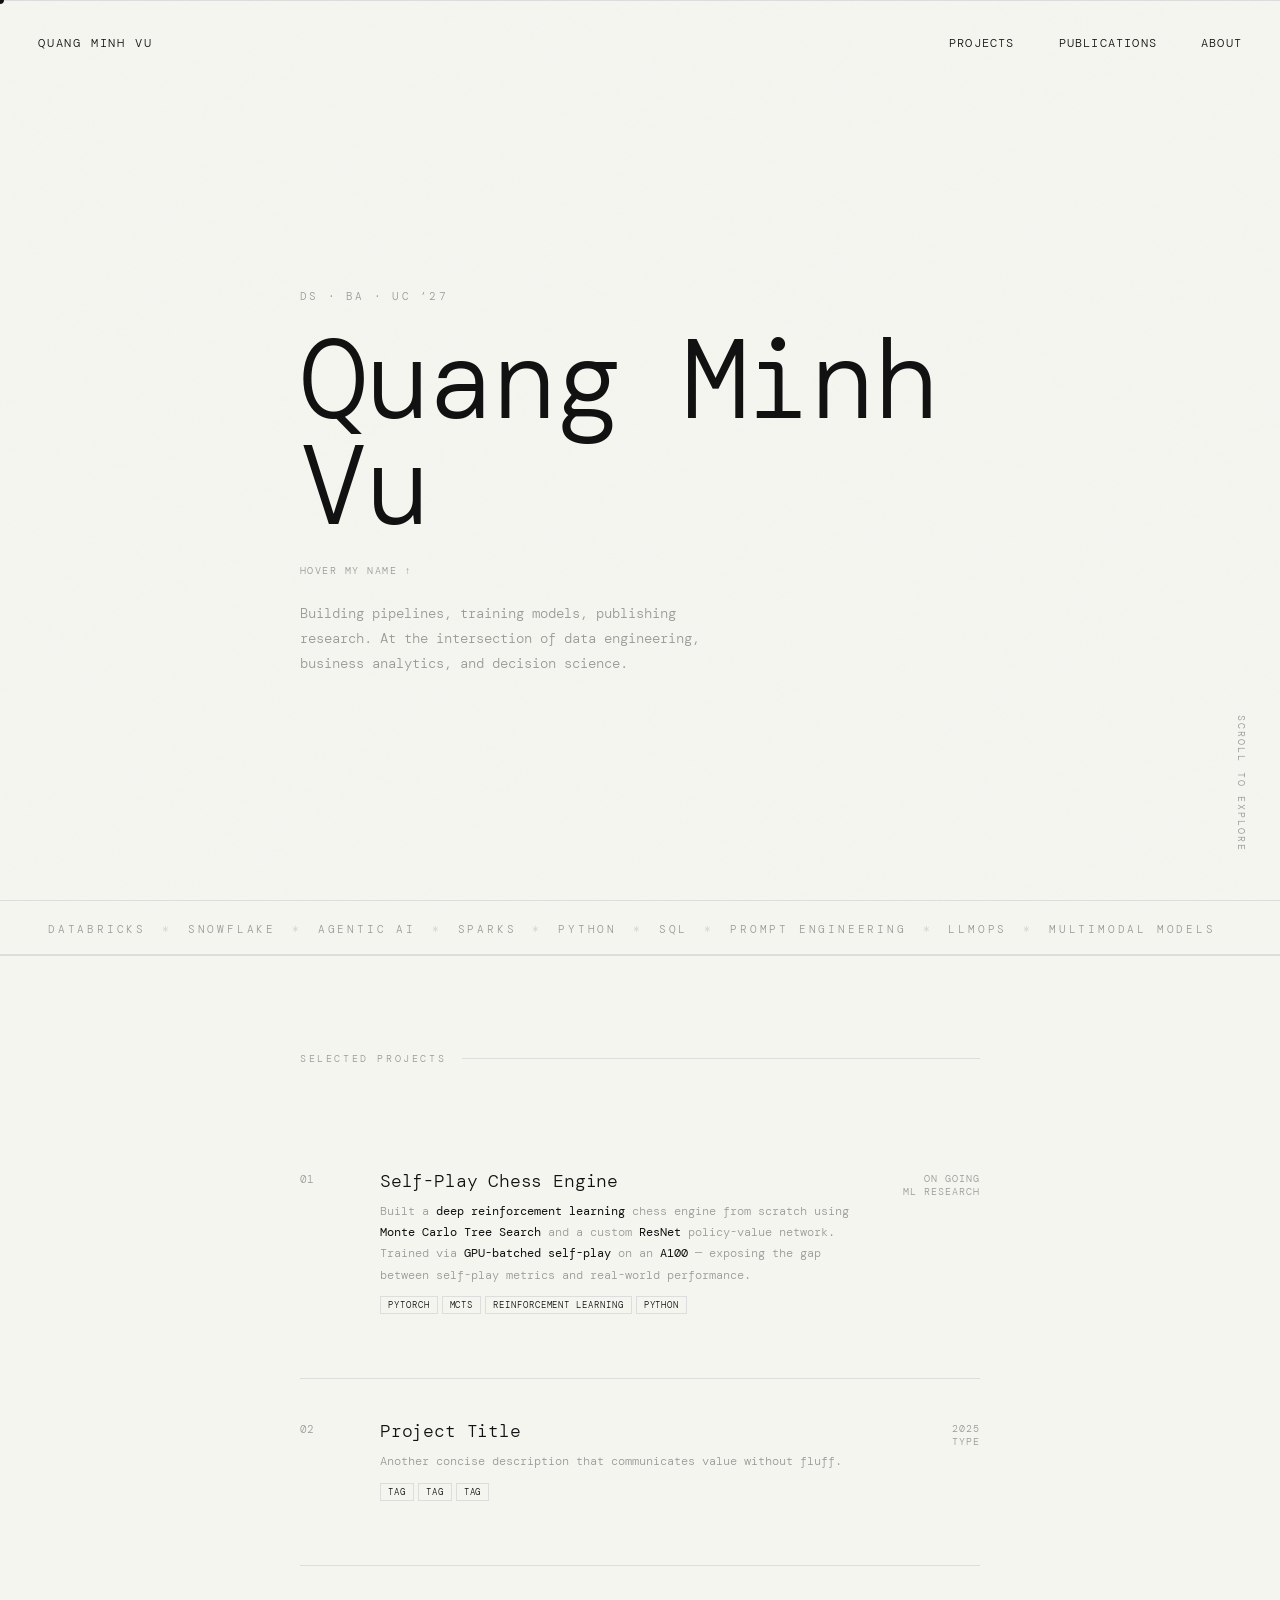
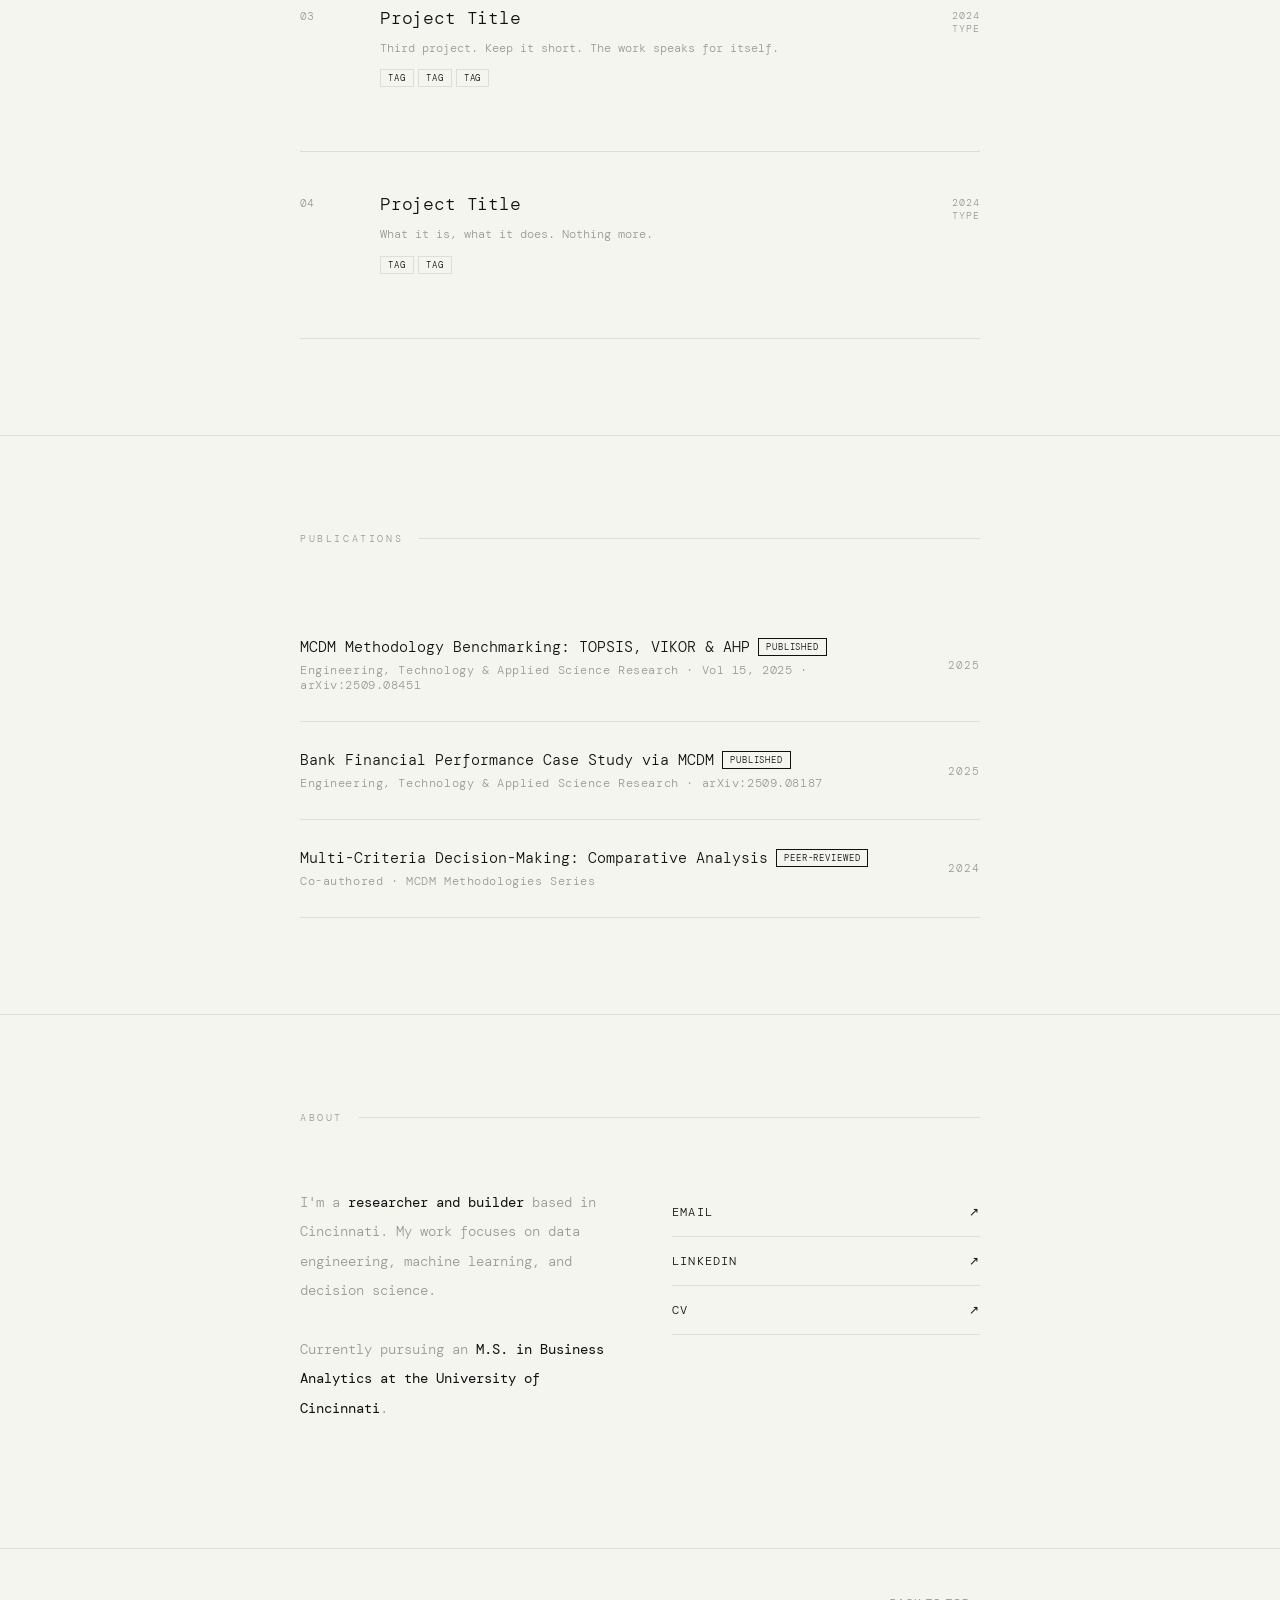
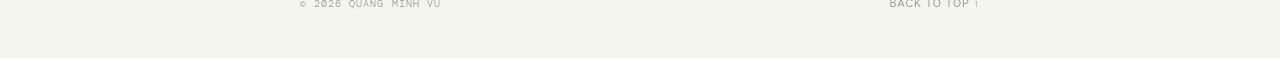
==== commit f261127f: "Update project meta and emphasize strong text Change project meta label from "2026" to "On Going" to" ====
--- a/index.html
+++ b/index.html
@@ -62,7 +62,7 @@
           <div><span class="project-tag">PyTorch</span><span class="project-tag">MCTS</span><span class="project-tag">Reinforcement Learning</span><span class="project-tag">Python</span></div>
           <span class="project-arrow">→</span>
         </div>
-        <div class="project-meta">2026<br>ML Research</div>
+        <div class="project-meta">On Going<br>ML Research</div>
       </a>
 
       <a href="#" class="project-item">
--- a/style.css
+++ b/style.css
@@ -69,10 +69,12 @@
 .project-item:hover::before { transform: scaleX(1); }
 .project-item:hover { color: var(--bg); }
 .project-item:hover .project-meta, .project-item:hover .project-desc, .project-item:hover .project-num { color: rgba(245,245,240,0.5); }
+.project-item:hover .project-desc strong { color: rgba(245,245,240,0.9); }
 .project-num { font-size: 0.7rem; color: var(--muted); padding-top: 0.2rem; transition: color 0.3s; }
 .project-title { font-size: 1.15rem; font-weight: 300; letter-spacing: -0.01em; margin-bottom: 0.5rem; transition: letter-spacing 0.4s cubic-bezier(0.16,1,0.3,1); }
 .project-item:hover .project-title { letter-spacing: 0.04em; }
 .project-desc { font-size: 0.78rem; color: var(--muted); line-height: 1.7; transition: color 0.3s; }
+.project-desc strong { font-weight: 400; color: var(--text); }
 .project-tag { display: inline-block; font-size: 0.58rem; letter-spacing: 0.1em; text-transform: uppercase; border: 1px solid var(--line); padding: 2px 7px; margin-top: 0.65rem; margin-right: 4px; transition: border-color 0.3s, color 0.3s; }
 .project-item:hover .project-tag { border-color: rgba(245,245,240,0.3); color: rgba(245,245,240,0.6); }
 .project-meta { font-size: 0.65rem; letter-spacing: 0.1em; text-transform: uppercase; color: var(--muted); text-align: right; padding-top: 0.2rem; transition: color 0.3s; white-space: nowrap; }
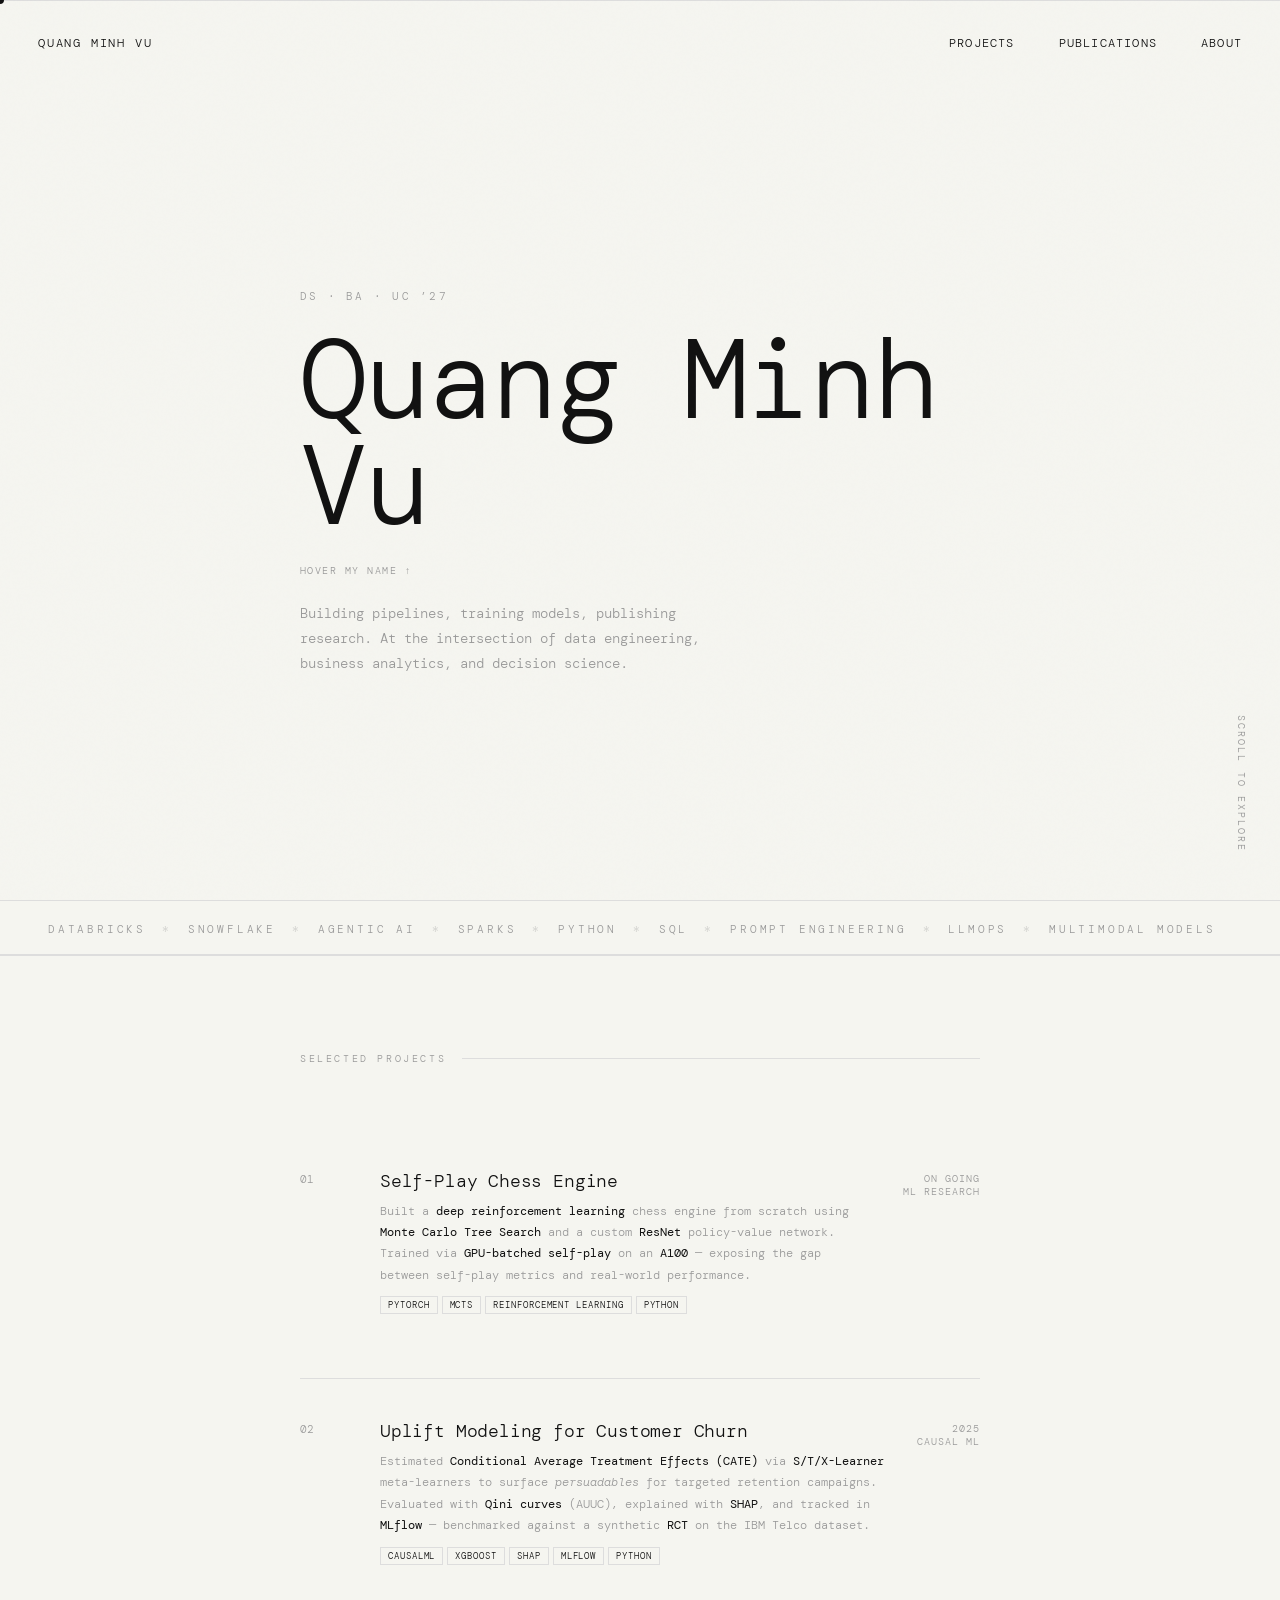
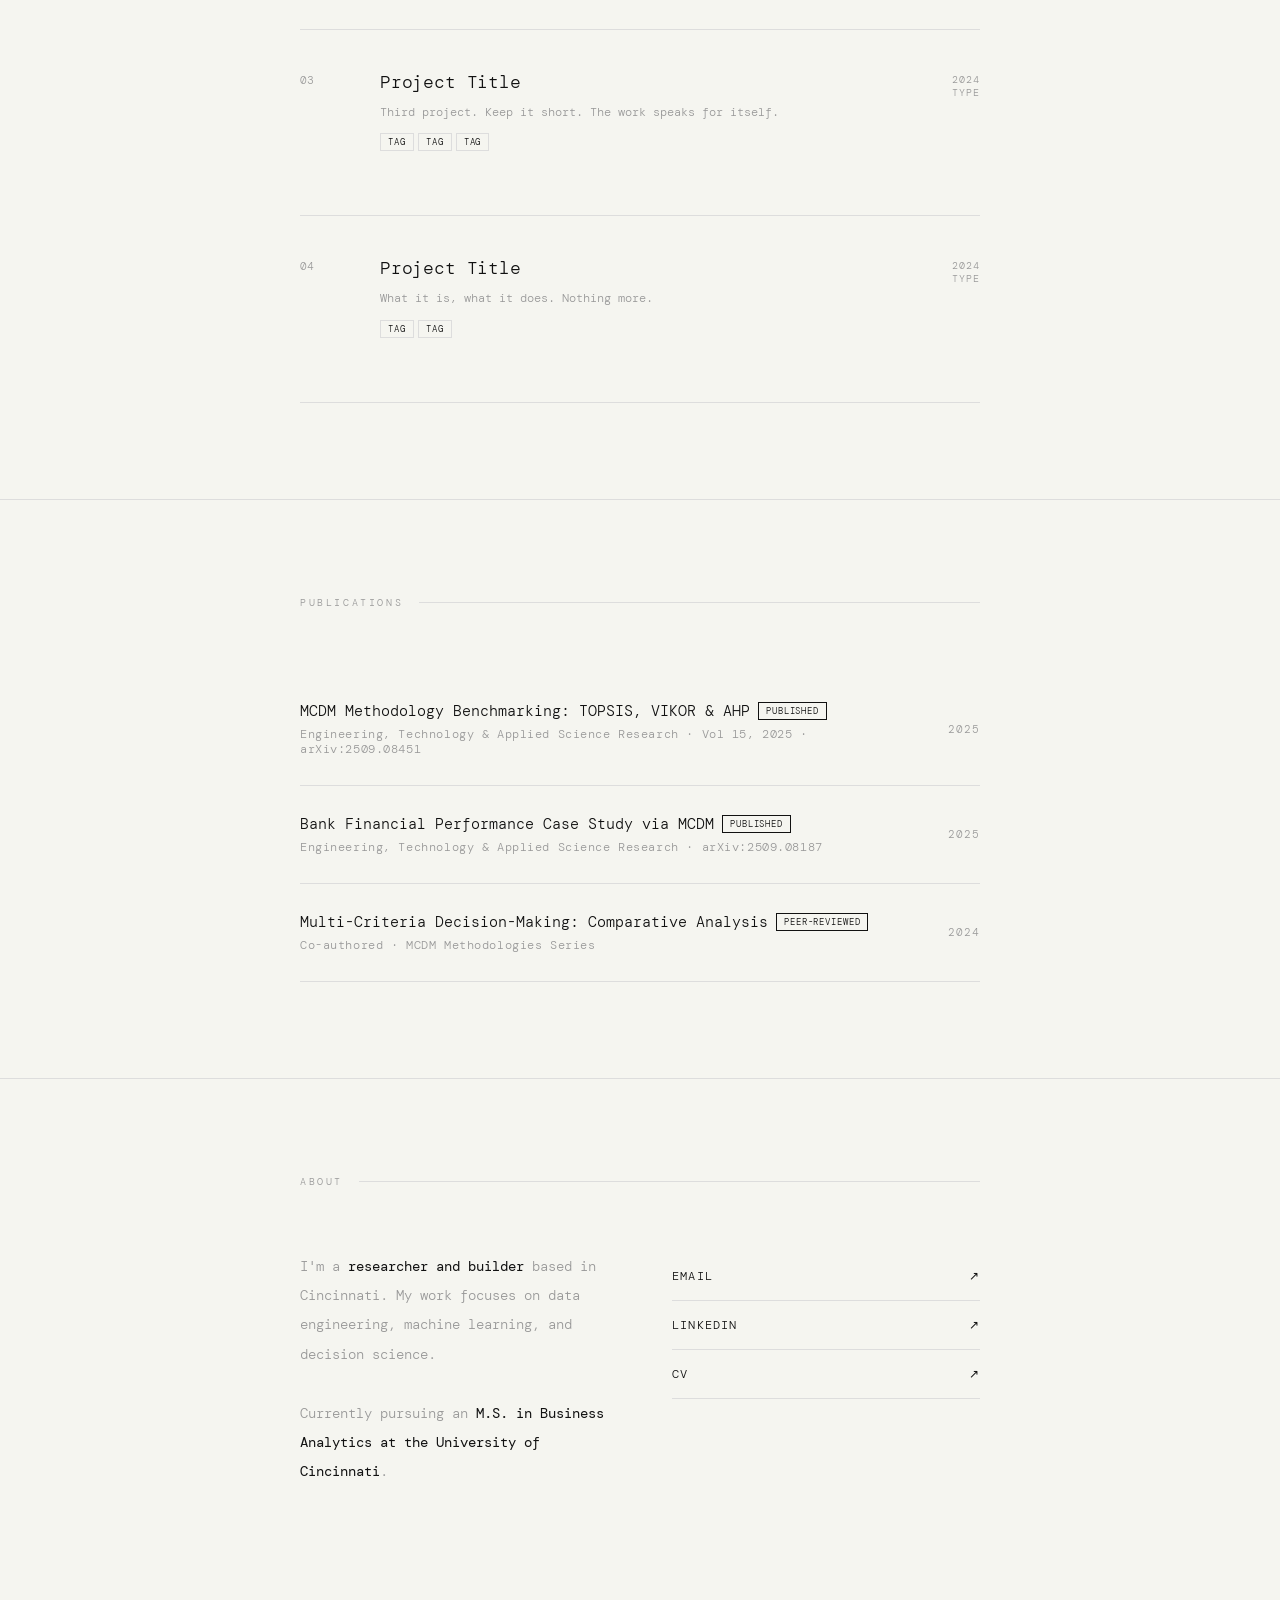
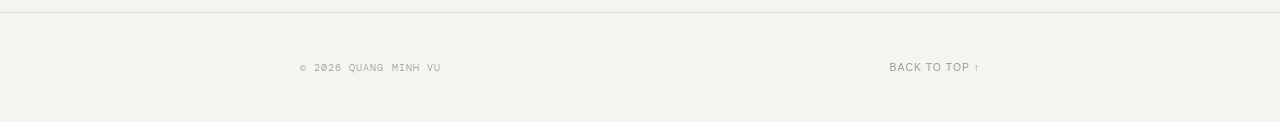
==== commit b6160ac8: "Add Uplift Churn projec Replace a placeholder project entry" ====
--- a/index.html
+++ b/index.html
@@ -65,15 +65,15 @@
         <div class="project-meta">On Going<br>ML Research</div>
       </a>
 
-      <a href="#" class="project-item">
+      <a href="https://github.com/vqMnh/uplift-churn" class="project-item">
         <span class="project-num">02</span>
         <div>
-          <div class="project-title">Project Title</div>
-          <div class="project-desc">Another concise description that communicates value without fluff.</div>
-          <div><span class="project-tag">Tag</span><span class="project-tag">Tag</span><span class="project-tag">Tag</span></div>
+          <div class="project-title">Uplift Modeling for Customer Churn</div>
+          <div class="project-desc">Estimated <strong>Conditional Average Treatment Effects (CATE)</strong> via <strong>S/T/X-Learner</strong> meta-learners to surface <em>persuadables</em> for targeted retention campaigns. Evaluated with <strong>Qini curves</strong> (AUUC), explained with <strong>SHAP</strong>, and tracked in <strong>MLflow</strong> — benchmarked against a synthetic <strong>RCT</strong> on the IBM Telco dataset.</div>
+          <div><span class="project-tag">CausalML</span><span class="project-tag">XGBoost</span><span class="project-tag">SHAP</span><span class="project-tag">MLflow</span><span class="project-tag">Python</span></div>
           <span class="project-arrow">→</span>
         </div>
-        <div class="project-meta">2025<br>Type</div>
+        <div class="project-meta">2025<br>Causal ML</div>
       </a>
 
       <a href="#" class="project-item">
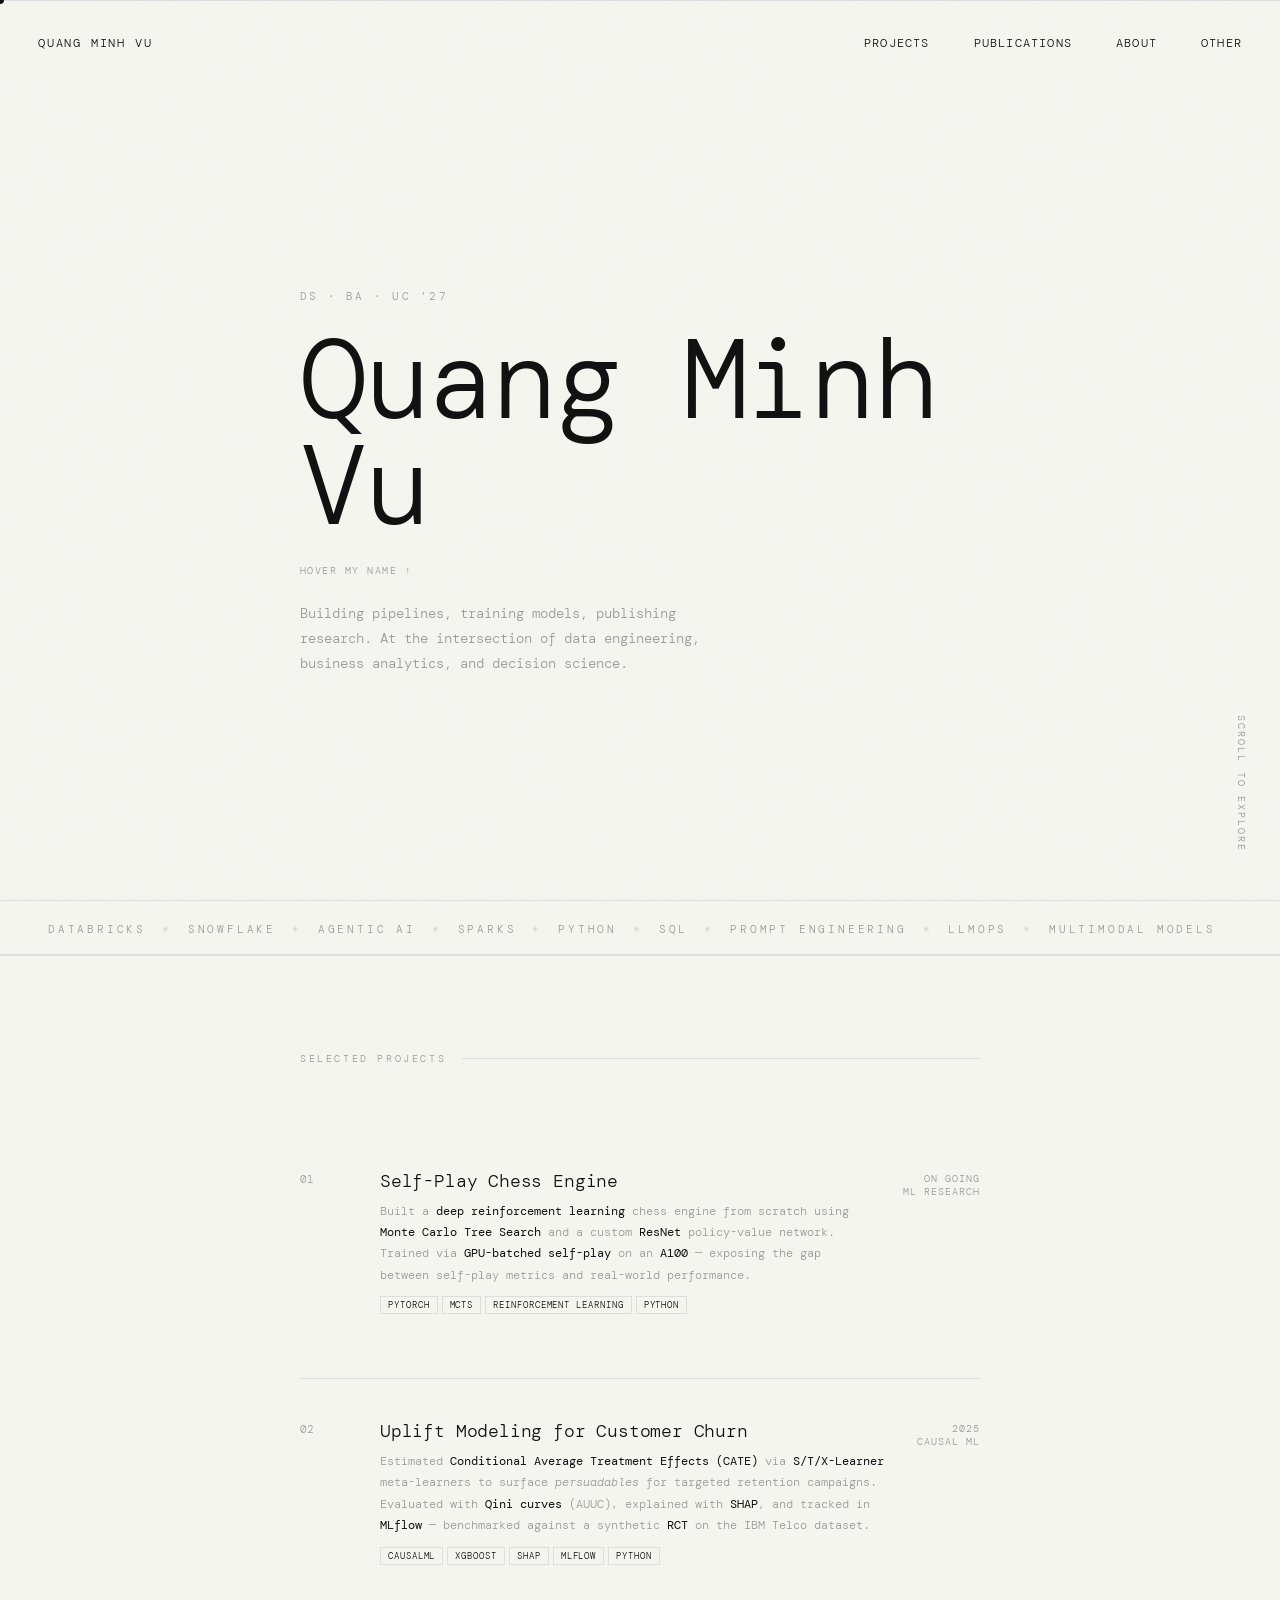
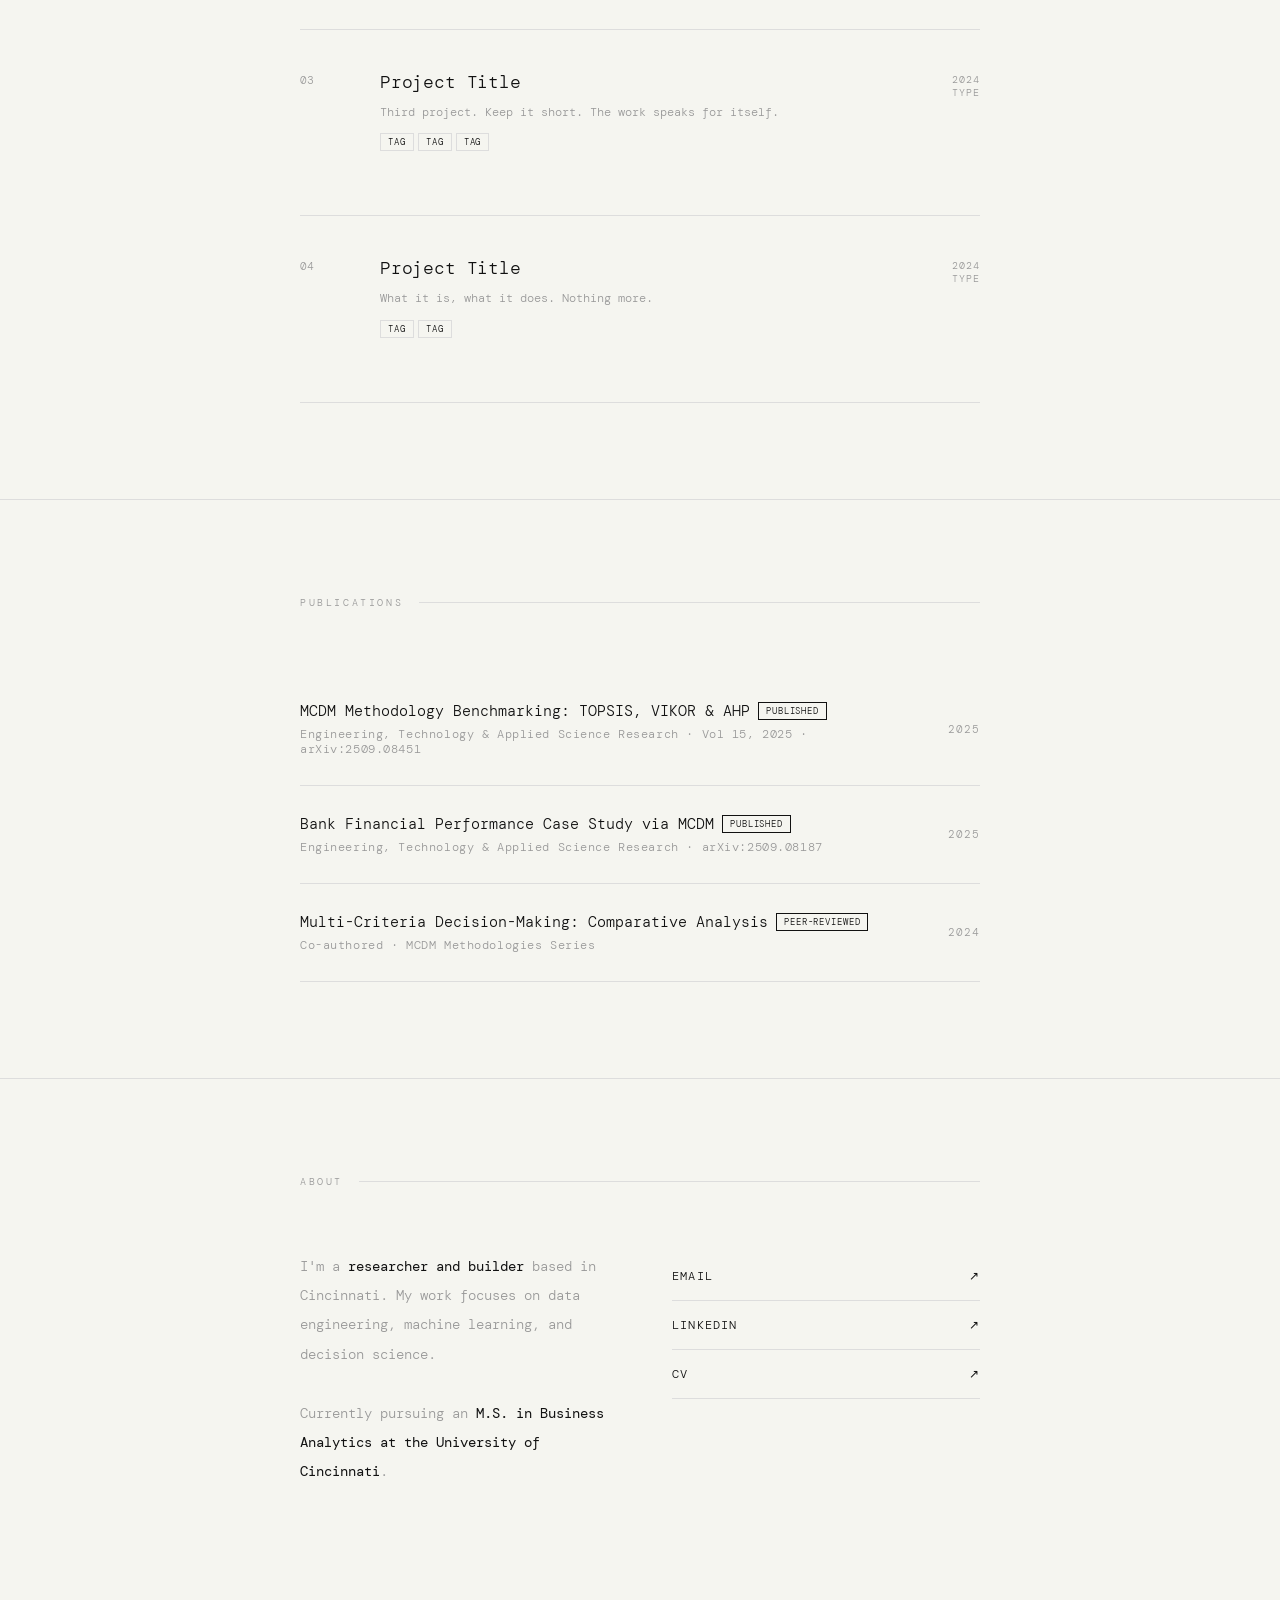
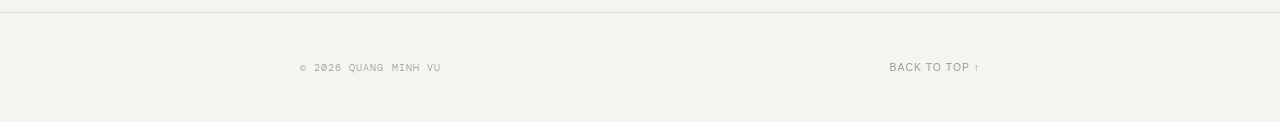
==== commit 1b8a36c9: "Add other.html and navigation link" ====
--- a/index.html
+++ b/index.html
@@ -21,6 +21,7 @@
     <a href="#projects">Projects</a>
     <a href="#publications">Publications</a>
     <a href="#about">About</a>
+    <a href="other.html">Other</a>
   </div>
 </nav>
 
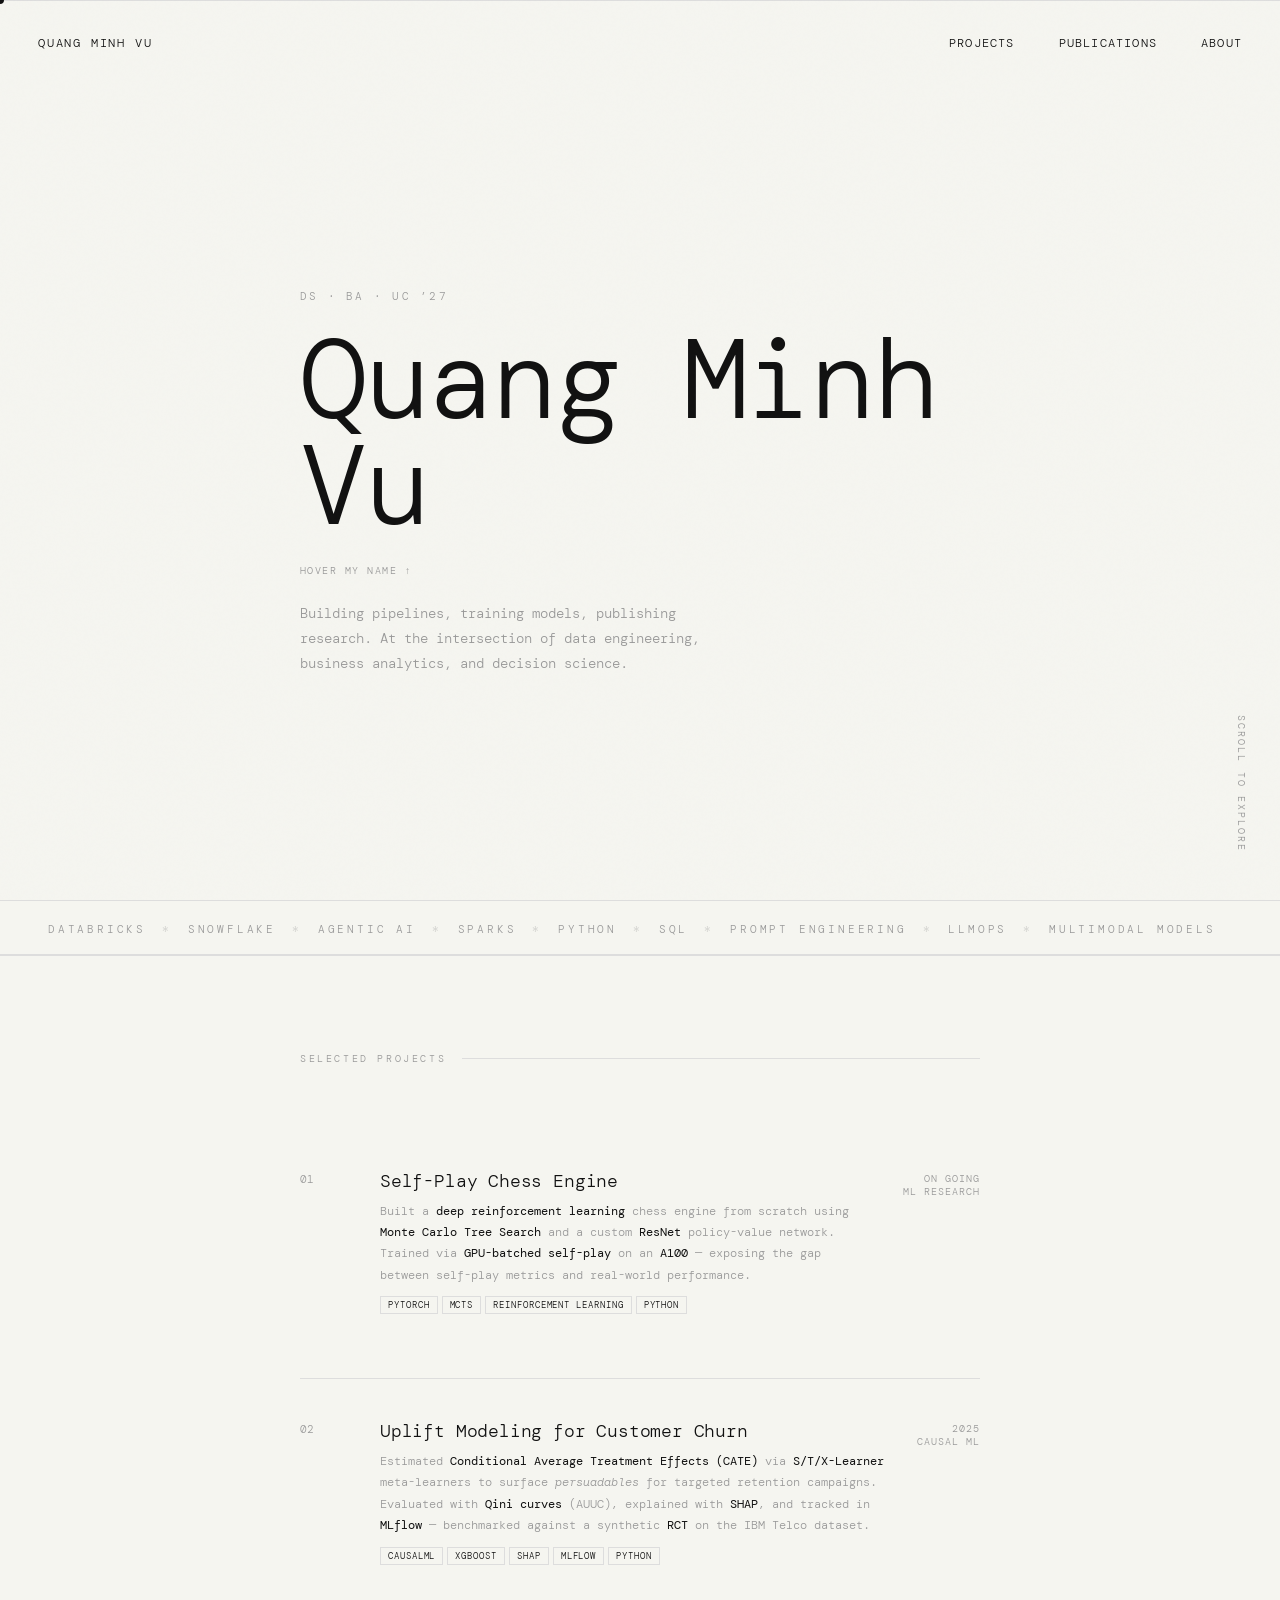
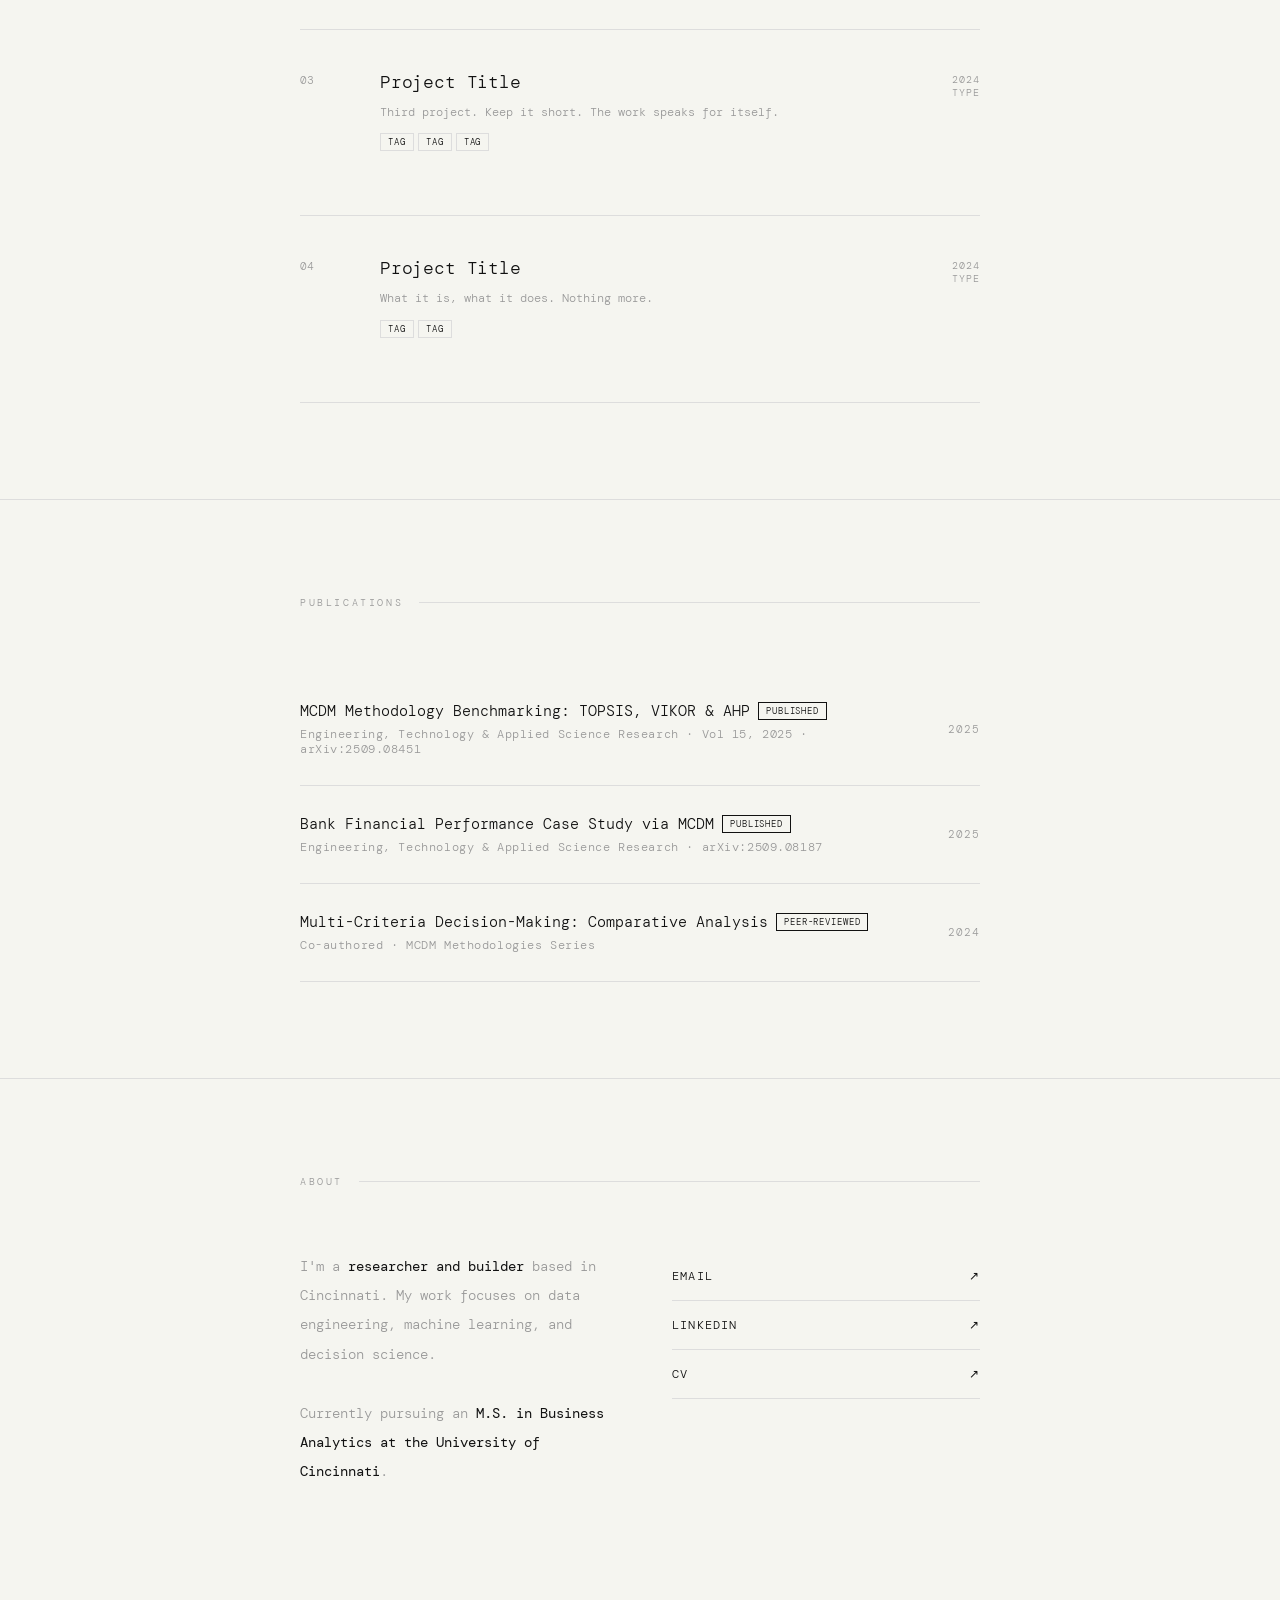
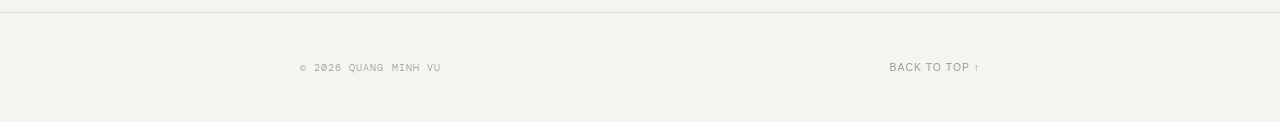
==== commit 23c0bd59: "Test" ====
--- a/index.html
+++ b/index.html
@@ -21,7 +21,6 @@
     <a href="#projects">Projects</a>
     <a href="#publications">Publications</a>
     <a href="#about">About</a>
-    <a href="other.html">Other</a>
   </div>
 </nav>
 
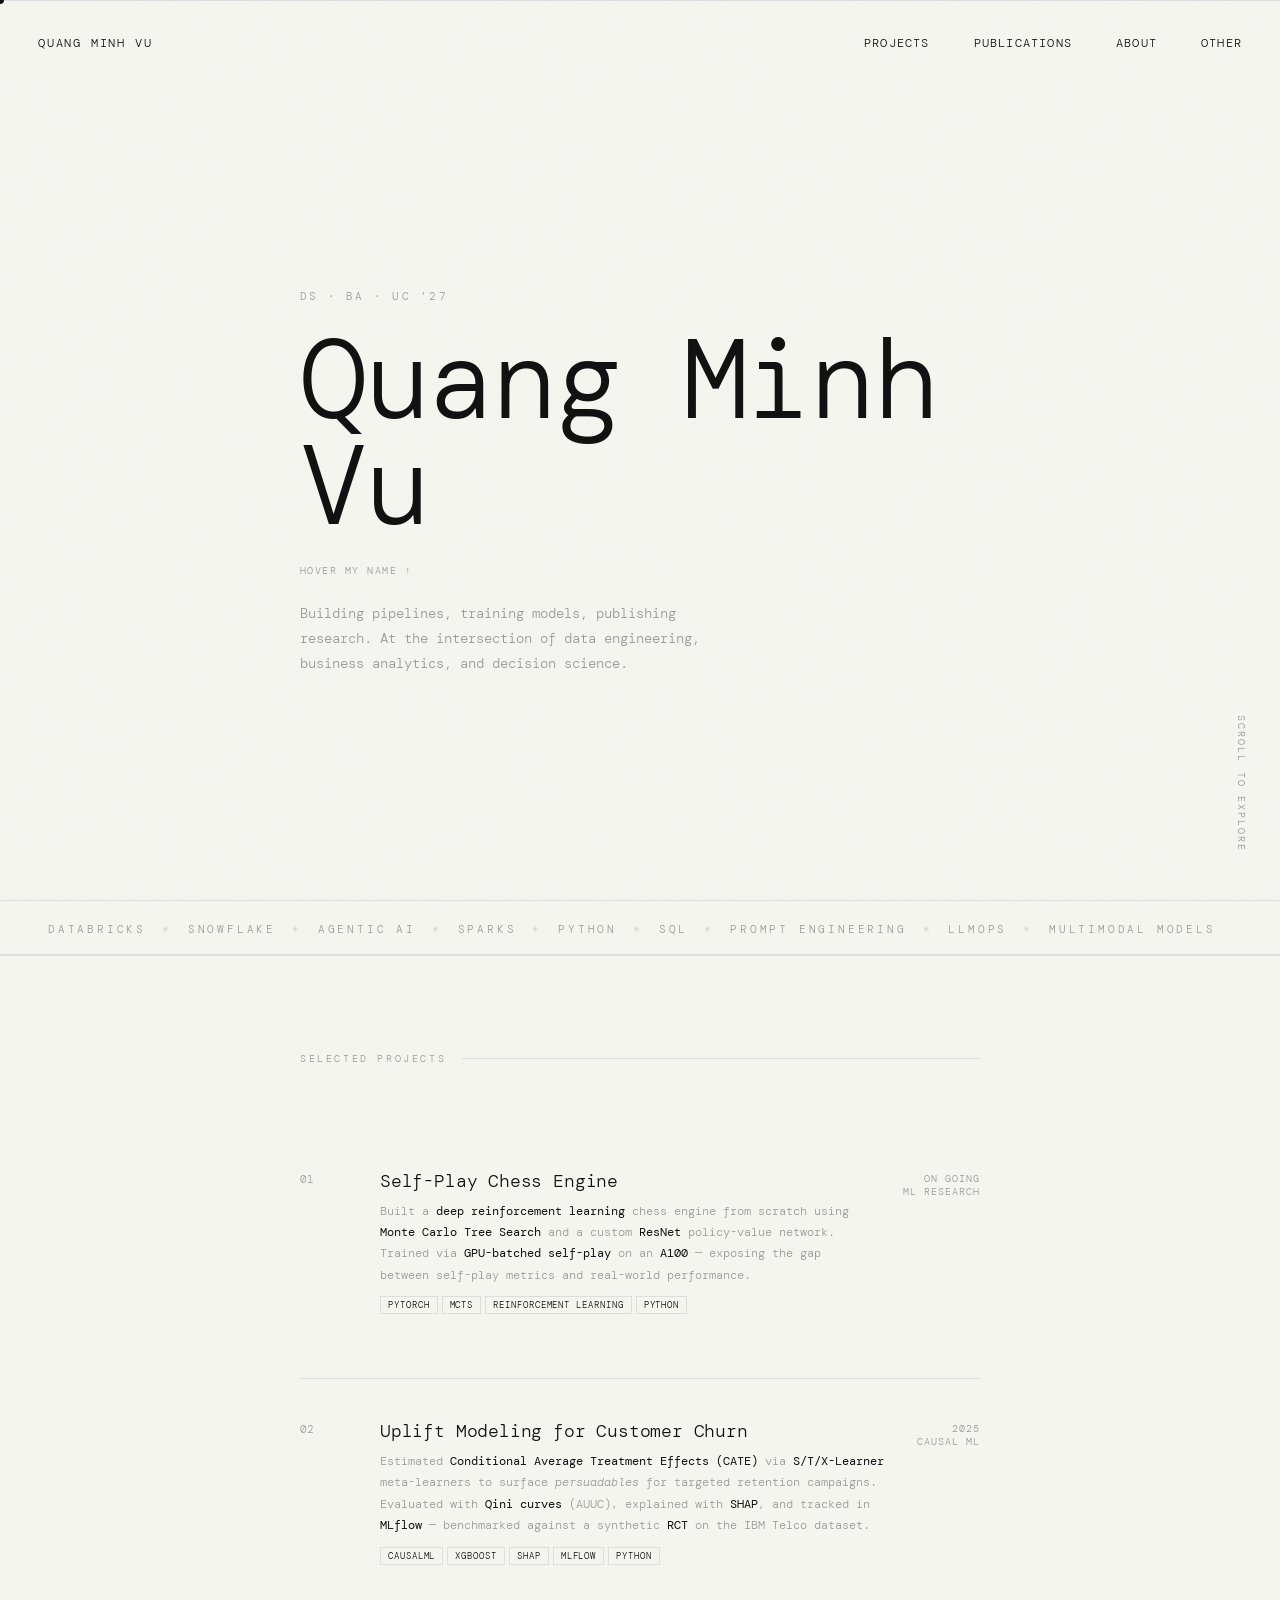
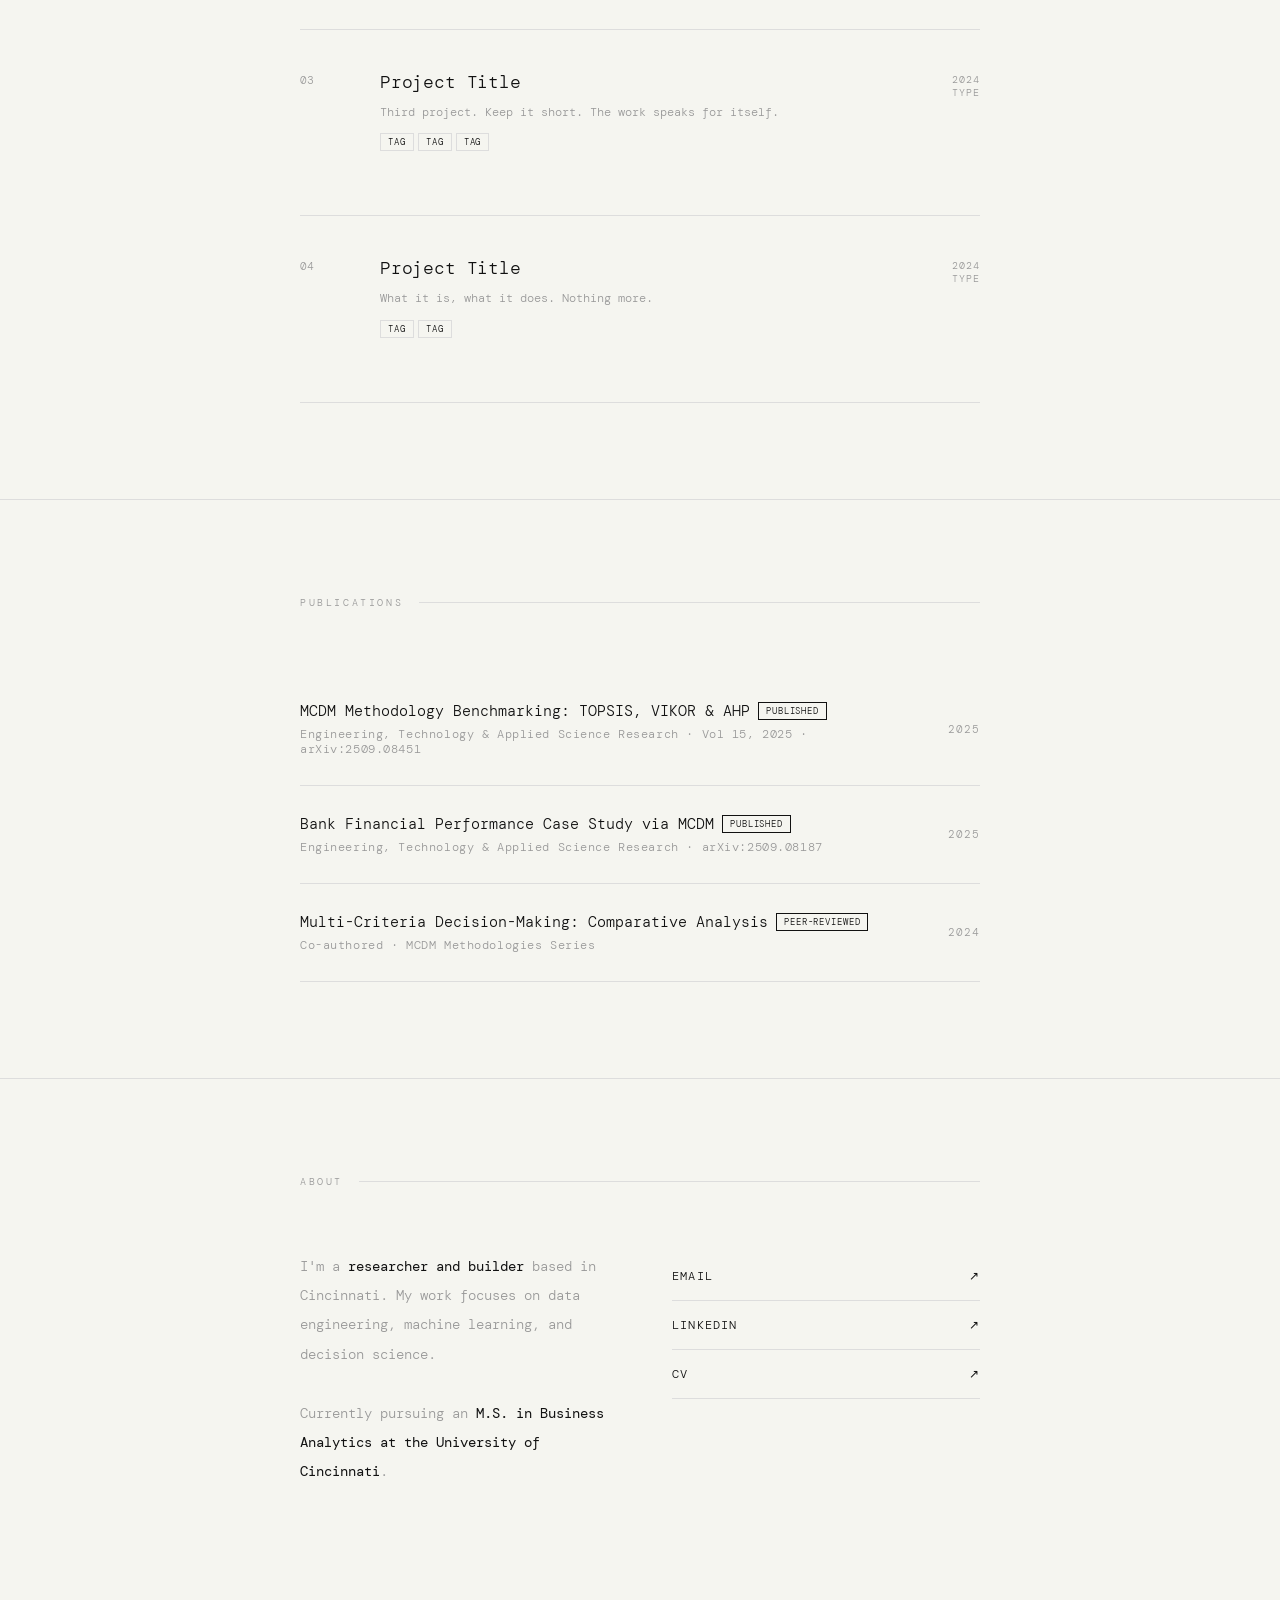
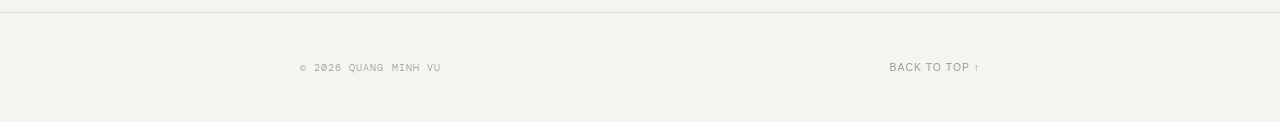
==== commit b64e0bd0: "reset" ====
--- a/index.html
+++ b/index.html
@@ -21,6 +21,7 @@
     <a href="#projects">Projects</a>
     <a href="#publications">Publications</a>
     <a href="#about">About</a>
+    <a href="other.html">Other</a>
   </div>
 </nav>
 
